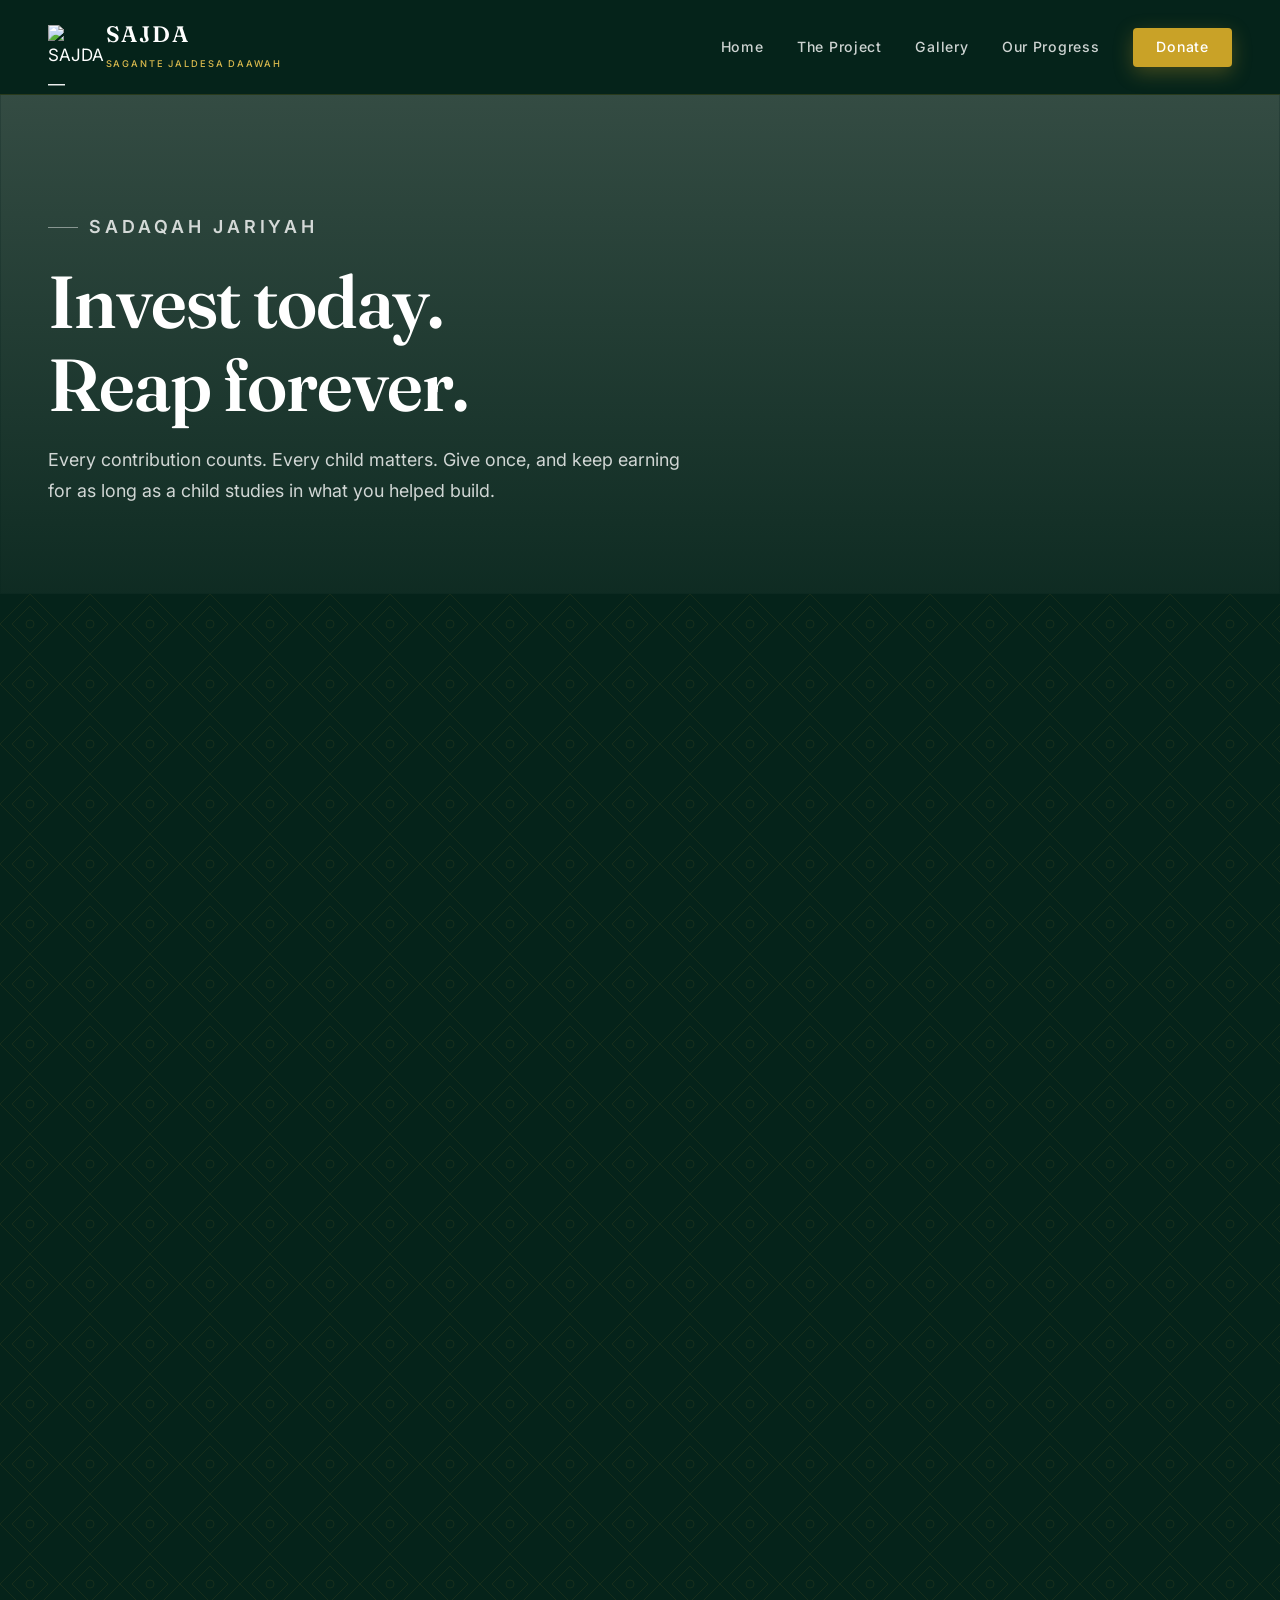
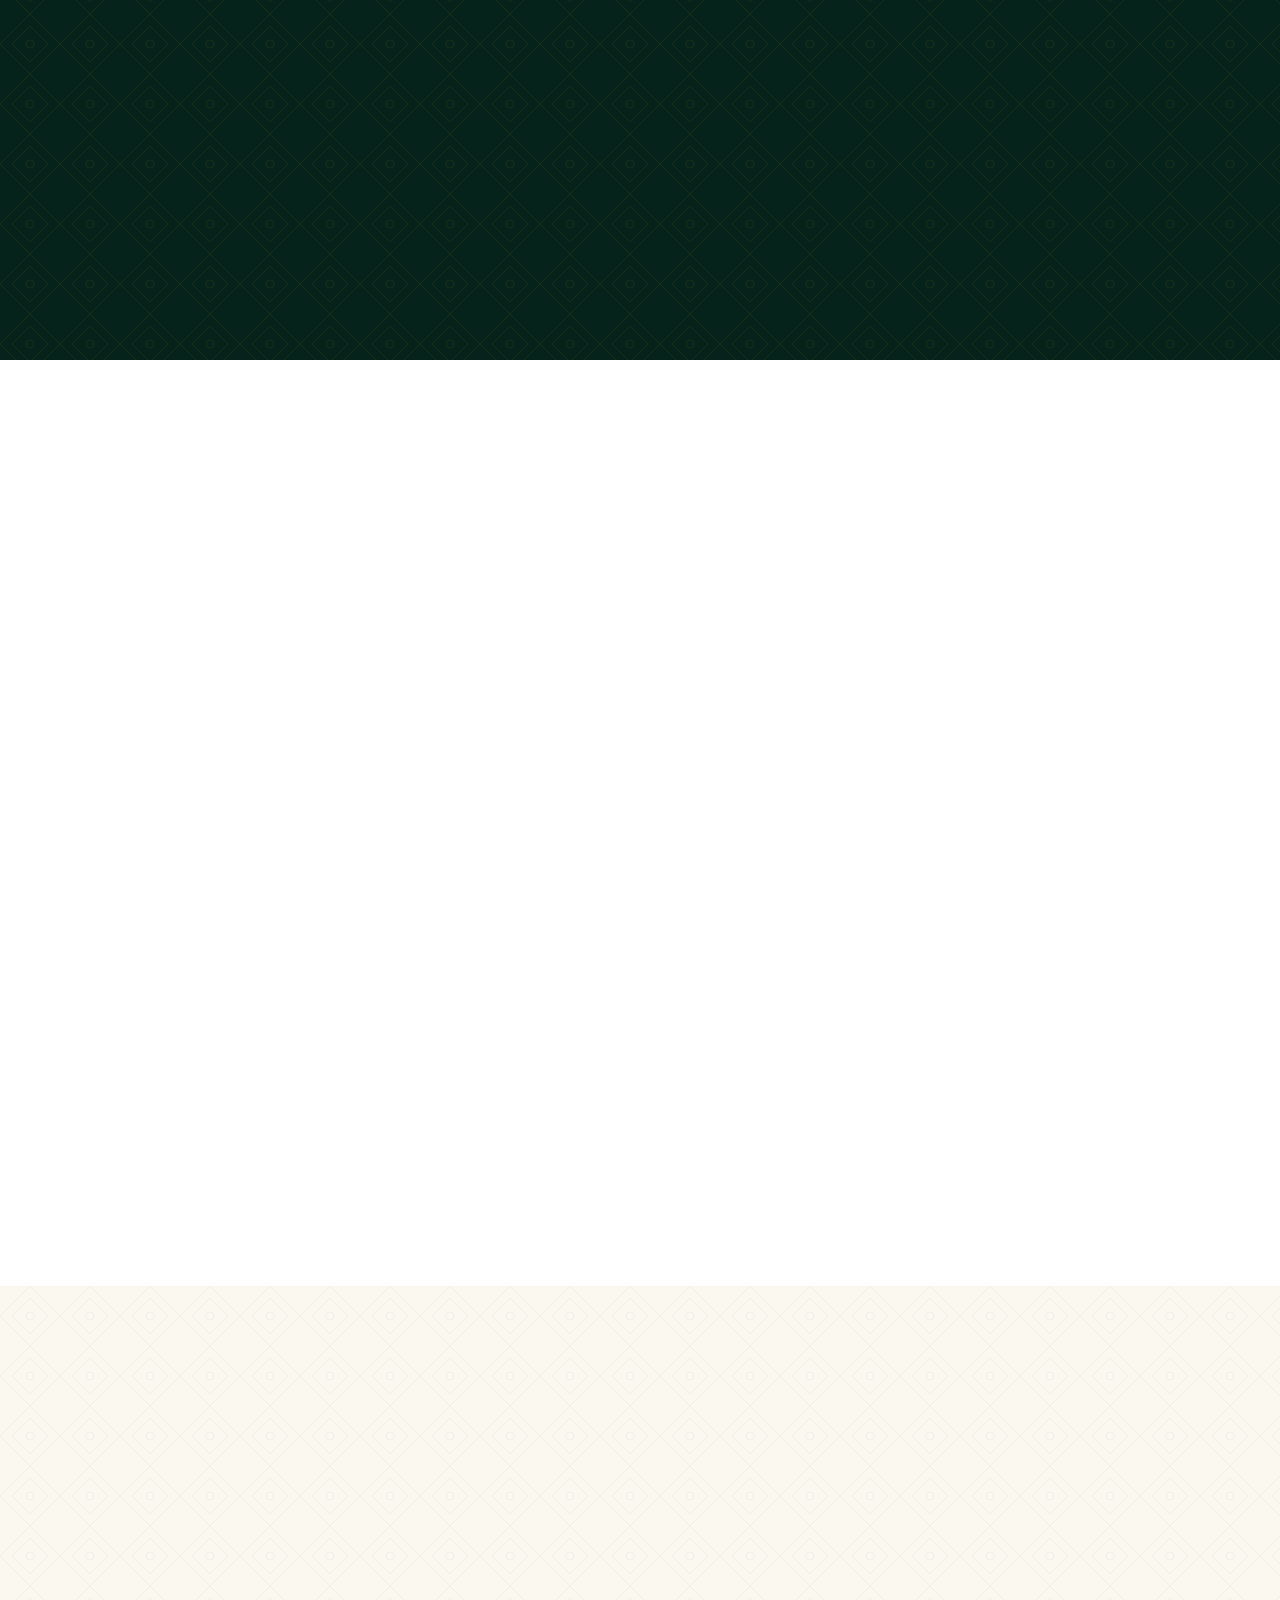
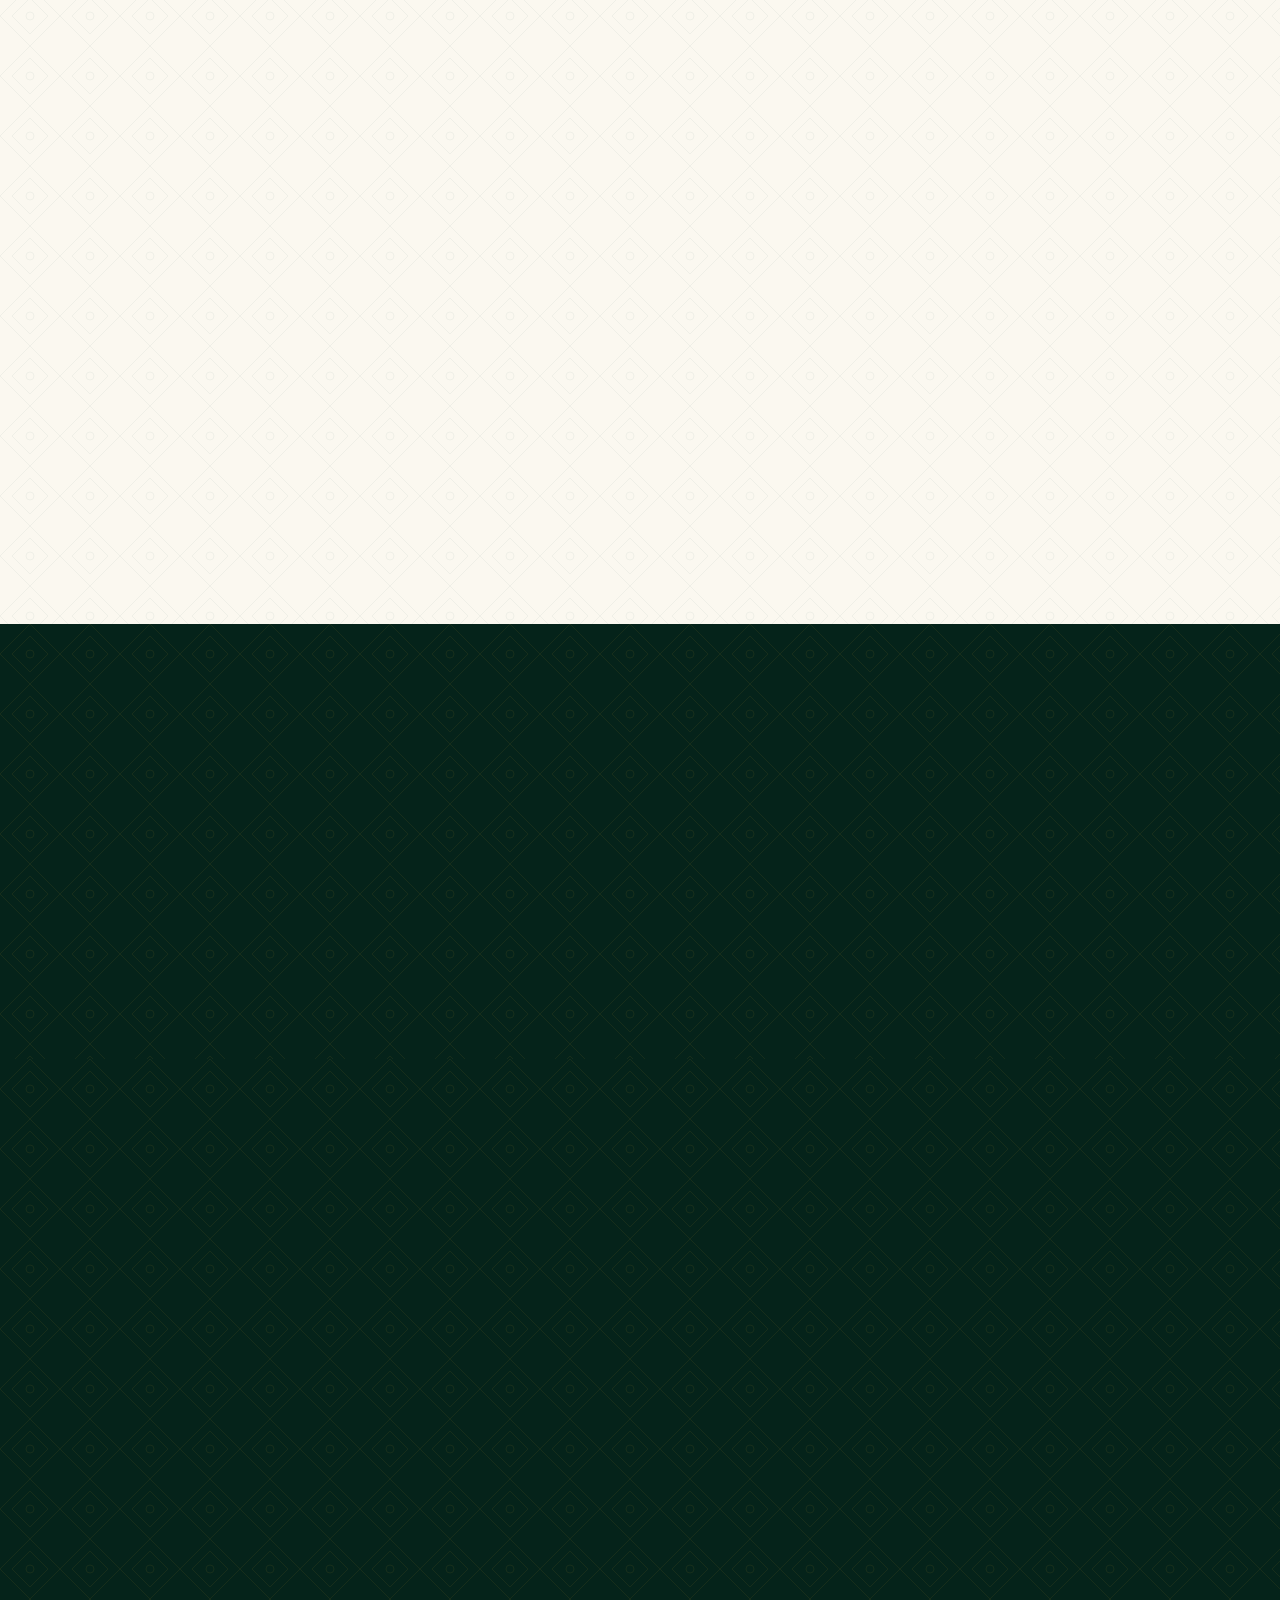
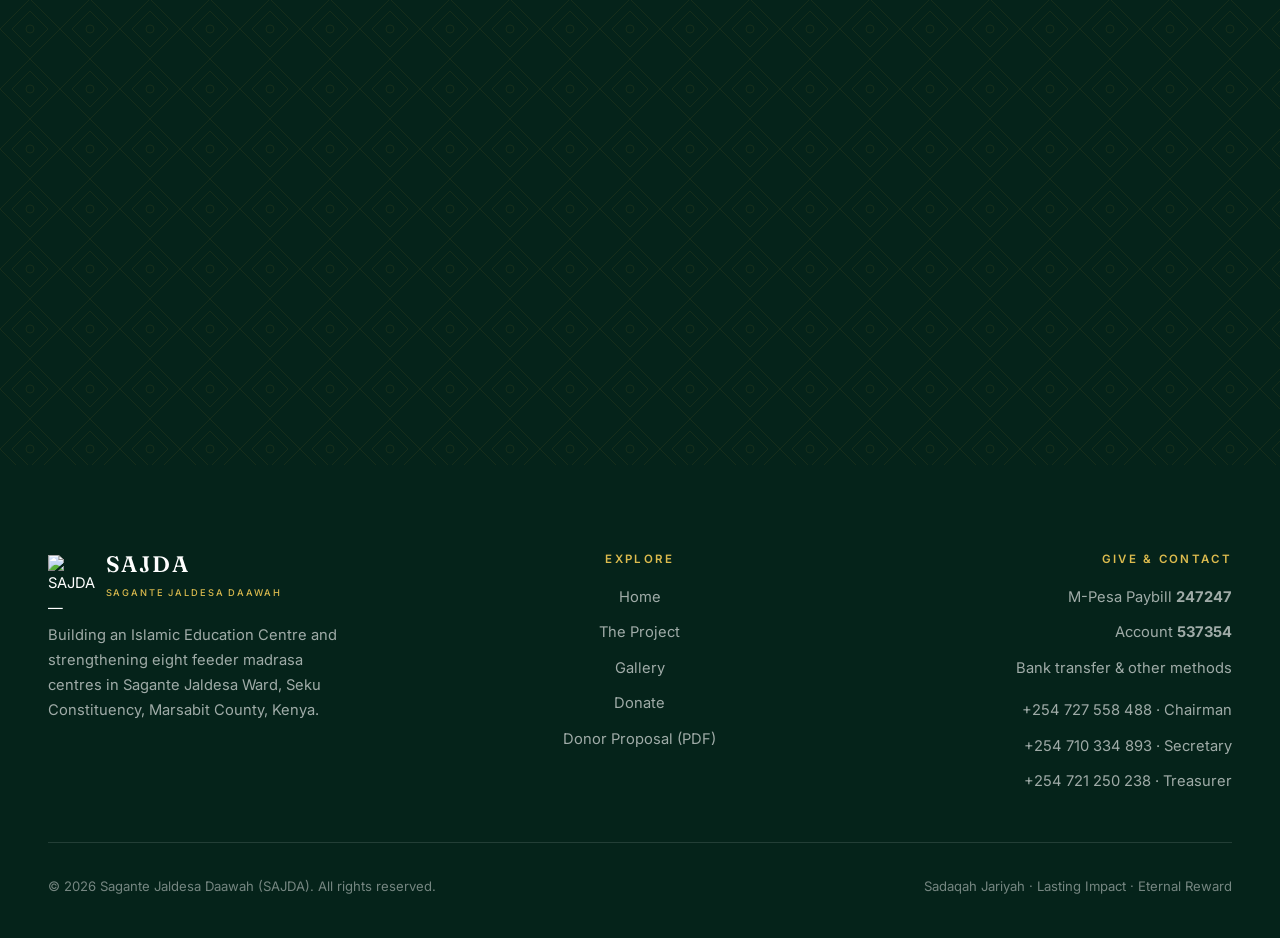
==== donate.html @ c90152ca "added Donor Proposal Documents" ====
<!DOCTYPE html>
<html lang="en">
<head>
<meta charset="utf-8">
<meta name="viewport" content="width=device-width, initial-scale=1">
<title>Donate — SAJDA | Support Islamic Education in Marsabit</title>
<meta name="description" content="Contribute to the Sagante Jaldesa Islamic Education Centre via M-Pesa Paybill 247247, Account 537354, or by bank transfer. Contact the SAJDA organising committee.">
<meta name="theme-color" content="#05231a">

<meta property="og:type" content="website">
<meta property="og:title" content="Donate — SAJDA">
<meta property="og:description" content="M-Pesa Paybill 247247 · Account 537354. Your sadaqah today can build generations tomorrow.">
<meta property="og:image" content="assets/img/hero.jpg">

<link rel="preconnect" href="https://fonts.googleapis.com">
<link rel="preconnect" href="https://fonts.gstatic.com" crossorigin>
<link href="https://fonts.googleapis.com/css2?family=Fraunces:ital,opsz,wght@0,9..144,400..700;1,9..144,400..600&family=Inter:wght@400;500;600&family=Amiri:wght@400;700&display=swap" rel="stylesheet">
<link rel="stylesheet" href="assets/css/styles.css">
<link rel="icon" type="image/png" href="assets/img/logo-96.png">
</head>
<body>

<a class="skip-link" href="#main">Skip to content</a>

<header class="site-header is-solid">
  <nav class="wrap wrap--wide nav" aria-label="Main">
    <a class="brand" href="index.html">
      <span class="brand__mark">
        <img src="assets/img/logo-96.png" alt="SAJDA — Sagante Jaldesa Daawah" width="48" height="48" decoding="async">
      </span>
      <span>
        <span class="brand__name">SAJDA</span>
        <span class="brand__sub">Sagante Jaldesa Daawah</span>
      </span>
    </a>

    <button class="nav__toggle" aria-expanded="false" aria-controls="nav-links" aria-label="Toggle menu">
      <span></span>
    </button>

    <ul class="nav__links" id="nav-links">
      <li><a href="index.html">Home</a></li>
      <li><a href="project.html">The Project</a></li>
      <li><a href="gallery.html">Gallery</a></li>
      <li><a href="index.html#progress">Our Progress</a></li>
      <li><a href="donate.html" class="btn btn--gold nav__cta" aria-current="page">Donate</a></li>
    </ul>
  </nav>
</header>

<main id="main">

  <section class="page-hero">
    <div class="page-hero__media">
      <img src="assets/img/band-cta.jpg" alt="" aria-hidden="true">
    </div>
    <div class="wrap wrap--wide">
      <p class="eyebrow eyebrow--light">Sadaqah Jariyah</p>
      <h1>Invest today.<br>Reap forever.</h1>
      <p>
        Every contribution counts. Every child matters. Give once, and keep earning for as
        long as a child studies in what you helped build.
      </p>
    </div>
  </section>

  <!-- ================= M-PESA ================= -->
  <section class="section--dark pattern-bg">
    <div class="wrap">
      <div class="section-head section-head--center" data-reveal>
        <p class="eyebrow eyebrow--light eyebrow--center">The Fastest Way to Give</p>
        <h2>M-Pesa</h2>
        <p>Go to Lipa na M-Pesa &rarr; Pay Bill, then enter the numbers below.</p>
      </div>

      <div class="paybill" data-reveal>
        <div class="paybill__cell">
          <div class="paybill__label">Pay Bill Number</div>
          <div class="paybill__value">247247</div>
          <button class="copy-btn" data-copy="247247" type="button">Copy</button>
        </div>
        <div class="paybill__cell">
          <div class="paybill__label">Account Number</div>
          <div class="paybill__value">537354</div>
          <button class="copy-btn" data-copy="537354" type="button">Copy</button>
        </div>
      </div>

      <div class="mt-md" data-reveal data-delay="1">
        <div class="steps">
          <article class="step">
            <div class="step__num">01</div>
            <div class="step__body">
              <h3>Open M-Pesa and select Lipa na M-Pesa</h3>
              <p>Then choose <strong>Pay Bill</strong>.</p>
            </div>
          </article>
          <article class="step">
            <div class="step__num">02</div>
            <div class="step__body">
              <h3>Enter Business Number 247247</h3>
              <p>This is the paybill for the SAJDA fundraiser.</p>
            </div>
          </article>
          <article class="step">
            <div class="step__num">03</div>
            <div class="step__body">
              <h3>Enter Account Number 537354</h3>
              <p>Then enter the amount you wish to give and confirm with your PIN.</p>
            </div>
          </article>
          <article class="step">
            <div class="step__num">04</div>
            <div class="step__body">
              <h3>Keep your confirmation SMS</h3>
              <p>
                If you would like your contribution formally acknowledged by the committee,
                forward the confirmation message to any of the contacts listed below.
              </p>
            </div>
          </article>
        </div>
      </div>
    </div>
  </section>

  <!-- ================= OTHER WAYS ================= -->
  <section class="section--paper">
    <div class="wrap">
      <div class="section-head" data-reveal>
        <p class="eyebrow">Other Ways to Contribute</p>
        <h2>Bank transfer, direct deposit, or in person.</h2>
        <p>
          Giving on behalf of a business, foundation or institution? The
          <a class="link-arrow" href="assets/docs/SAJDA-Donor-Proposal.pdf" download>Donor Proposal (PDF) &darr;</a>
          sets out the full plan and the ways to partner with SAJDA.
        </p>
      </div>

      <div class="grid grid--3">
        <article class="card" data-reveal>
          <div class="card__icon" aria-hidden="true">
            <svg viewBox="0 0 24 24" fill="none" stroke="currentColor" stroke-width="1.6" stroke-linecap="round" stroke-linejoin="round">
              <path d="M3 21h18M3 10h18M5 6l7-3 7 3M5 10v11M19 10v11M9 10v11M15 10v11"/>
            </svg>
          </div>
          <h3>Bank Transfer &amp; Direct Deposit</h3>
          <p>
            Bank account details are released by the organising committee on request. Contact
            the Treasurer or Secretary listed below and the details will be sent to you directly.
          </p>
        </article>

        <article class="card" data-reveal data-delay="1">
          <div class="card__icon" aria-hidden="true">
            <svg viewBox="0 0 24 24" fill="none" stroke="currentColor" stroke-width="1.6" stroke-linecap="round" stroke-linejoin="round">
              <path d="M21 10c0 7-9 13-9 13s-9-6-9-13a9 9 0 0 1 18 0z"/><circle cx="12" cy="10" r="3"/>
            </svg>
          </div>
          <h3>At the Fundraising Event</h3>
          <p>
            <strong>30th December 2026, Marsabit Stadium.</strong> Pledges and contributions
            will be received in person on the day, in the presence of the full committee.
          </p>
        </article>

        <article class="card" data-reveal data-delay="2">
          <div class="card__icon" aria-hidden="true">
            <svg viewBox="0 0 24 24" fill="none" stroke="currentColor" stroke-width="1.6" stroke-linecap="round" stroke-linejoin="round">
              <path d="M22 16.92v3a2 2 0 0 1-2.18 2 19.79 19.79 0 0 1-8.63-3.07 19.5 19.5 0 0 1-6-6 19.79 19.79 0 0 1-3.07-8.67A2 2 0 0 1 4.11 2h3a2 2 0 0 1 2 1.72c.13.96.36 1.9.7 2.81a2 2 0 0 1-.45 2.11L8.09 9.91a16 16 0 0 0 6 6l1.27-1.27a2 2 0 0 1 2.11-.45c.9.34 1.85.57 2.81.7A2 2 0 0 1 22 16.92z"/>
            </svg>
          </div>
          <h3>Pledge by Phone</h3>
          <p>
            Speak directly with a member of the committee to make a pledge, ask questions about
            the project, or arrange a larger contribution.
          </p>
        </article>
      </div>
    </div>
  </section>

  <!-- ================= WHERE IT GOES ================= -->
  <section class="section--cream pattern-bg">
    <div class="wrap wrap--narrow">
      <div class="section-head section-head--center" data-reveal>
        <p class="eyebrow eyebrow--center">Where Your Contribution Goes</p>
        <h2>Three destinations. Nothing else.</h2>
        <p>
          Contributions to this appeal are applied to the project described on this site, and
          are accounted for by the organising committee.
        </p>
      </div>

      <div class="give-levels" data-reveal>
        <div class="give-level">
          <span class="give-level__amt">Construction</span>
          <span class="give-level__what">
            Building the permanent Sagante Jaldesa Islamic Education Centre — the campus that
            replaces mabati structures and borrowed mosque spaces.
          </span>
        </div>
        <div class="give-level">
          <span class="give-level__amt">The 8 Centres</span>
          <span class="give-level__what">
            Strengthening the infrastructure of the eight madrasa centres already serving
            children across Sagante Jaldesa Ward today.
          </span>
        </div>
        <div class="give-level">
          <span class="give-level__amt">The Waqf</span>
          <span class="give-level__what">
            The KSH 80,000,000 endowment — a five-storey rental building whose income pays
            teachers' salaries, administration and maintenance permanently.
          </span>
        </div>
      </div>

      <div class="text-center mt-lg" data-reveal>
        <a class="link-arrow" href="project.html">Read the full project breakdown &rarr;</a>
      </div>
    </div>
  </section>

  <!-- ================= QUOTE ================= -->
  <section class="section--dark pattern-bg section--tight">
    <div class="wrap wrap--narrow">
      <div class="quote" data-reveal>
        <p class="quote__arabic">بَارَكَ اللَّهُ فِيكُمْ وَجَزَاكُمُ اللَّهُ خَيْرًا</p>
        <blockquote>
          &ldquo;Whoever helps to spread knowledge, Allah will make his way to Jannah easy.&rdquo;
        </blockquote>
        <cite>Sahih Muslim</cite>
      </div>
    </div>
  </section>

  <!-- ================= CONTACT ================= -->
  <section class="section--dark pattern-bg" id="contact" style="padding-top:0">
    <div class="wrap">
      <div class="section-head section-head--center" data-reveal>
        <p class="eyebrow eyebrow--light eyebrow--center">For More Information</p>
        <h2>Contact the committee.</h2>
        <p>Speak to us directly about pledges, bank details or any question about the project.</p>
      </div>

      <div class="contact-list" data-reveal>
        <div class="contact-row">
          <span>
            <span class="contact-row__role">Chairman</span><br>
            <span class="contact-row__name">Karama</span>
          </span>
          <a class="contact-row__tel" href="tel:+254727558488">+254 727 558 488</a>
        </div>
        <div class="contact-row">
          <span>
            <span class="contact-row__role">Secretary</span><br>
            <span class="contact-row__name">Juma</span>
          </span>
          <a class="contact-row__tel" href="tel:+254710334893">+254 710 334 893</a>
        </div>
        <div class="contact-row">
          <span>
            <span class="contact-row__role">Treasurer</span><br>
            <span class="contact-row__name">SAJDA Organising Committee</span>
          </span>
          <a class="contact-row__tel" href="tel:+254721250238">+254 721 250 238</a>
        </div>
        <div class="contact-row">
          <span>
            <span class="contact-row__role">Location</span><br>
            <span class="contact-row__name">Sagante Jaldesa Ward, Seku Constituency</span>
          </span>
          <span class="contact-row__tel" style="font-size:1rem">Marsabit County, Kenya</span>
        </div>
        <div class="contact-row">
          <span>
            <span class="contact-row__role">Fundraising Event</span><br>
            <span class="contact-row__name">Marsabit Stadium</span>
          </span>
          <span class="contact-row__tel" style="font-size:1rem">30 December 2026</span>
        </div>
      </div>

      <div class="text-center mt-lg" data-reveal>
        <div class="btn-row" style="justify-content:center">
          <a class="btn btn--gold" href="tel:+254727558488">Call the Chairman</a>
          <a class="btn btn--ghost" href="assets/img/invitation.jpg" target="_blank" rel="noopener">View the Invitation</a>
        </div>
      </div>
    </div>
  </section>

</main>

<footer class="site-footer">
  <div class="wrap wrap--wide">
    <div class="footer-grid">
      <div class="footer-about">
        <a class="brand" href="index.html">
          <span class="brand__mark">
            <img src="assets/img/logo-96.png" alt="SAJDA — Sagante Jaldesa Daawah" width="48" height="48" loading="lazy" decoding="async">
          </span>
          <span>
            <span class="brand__name">SAJDA</span>
            <span class="brand__sub">Sagante Jaldesa Daawah</span>
          </span>
        </a>
        <p>
          Building an Islamic Education Centre and strengthening eight feeder madrasa
          centres in Sagante Jaldesa Ward, Seku Constituency, Marsabit County, Kenya.
        </p>
      </div>

      <div class="footer-col--center">
        <h4>Explore</h4>
        <ul>
          <li><a href="index.html">Home</a></li>
          <li><a href="project.html">The Project</a></li>
          <li><a href="gallery.html">Gallery</a></li>
          <li><a href="donate.html">Donate</a></li>
          <li><a href="assets/docs/SAJDA-Donor-Proposal.pdf" download>Donor Proposal (PDF)</a></li>
        </ul>
      </div>

      <div class="footer-col--right">
        <h4>Give &amp; Contact</h4>
        <ul>
          <li>M-Pesa Paybill <strong>247247</strong></li>
          <li>Account <strong>537354</strong></li>
          <li><a href="#contact">Bank transfer &amp; other methods</a></li>
          <li style="margin-top:1.1rem"><a href="tel:+254727558488">+254 727 558 488</a> · Chairman</li>
          <li><a href="tel:+254710334893">+254 710 334 893</a> · Secretary</li>
          <li><a href="tel:+254721250238">+254 721 250 238</a> · Treasurer</li>
        </ul>
      </div>
    </div>

    <div class="footer-bottom">
      <p>&copy; <span data-year>2026</span> Sagante Jaldesa Daawah (SAJDA). All rights reserved.</p>
      <p>Sadaqah Jariyah · Lasting Impact · Eternal Reward</p>
    </div>
  </div>
</footer>

<script src="assets/js/main.js" defer></script>
</body>
</html>
---- assets/css/styles.css ----
/* ==========================================================================
   SAJDA — Sagante Jaldesa Daawah
   Core stylesheet
   ========================================================================== */

/* --- Tokens ------------------------------------------------------------- */
:root {
  --green-900: #05231a;
  --green-800: #0a3527;
  --green-700: #0f4a35;
  --green-600: #166348;
  --green-500: #1f8560;
  --green-50:  #eef5f1;

  --gold-600: #a9821c;
  --gold-500: #c9a227;
  --gold-400: #dcbb4e;
  --gold-200: #f0e0b0;

  --cream:  #fbf8f0;
  --sand:   #f3ebdb;
  --paper:  #ffffff;

  --ink:    #16201c;
  --body:   #3e4a45;
  --muted:  #6d7a74;
  --line:   #e2dccd;

  --font-display: "Fraunces", "Iowan Old Style", Georgia, serif;
  --font-body: "Inter", -apple-system, BlinkMacSystemFont, "Segoe UI", sans-serif;
  --font-arabic: "Amiri", "Traditional Arabic", serif;

  --wrap: 1200px;
  --gutter: clamp(1.25rem, 4vw, 3rem);
  --radius: 4px;

  --shadow-sm: 0 1px 2px rgba(5, 35, 26, .06), 0 4px 12px rgba(5, 35, 26, .05);
  --shadow-md: 0 4px 10px rgba(5, 35, 26, .07), 0 18px 40px rgba(5, 35, 26, .09);
  --shadow-lg: 0 10px 24px rgba(5, 35, 26, .10), 0 40px 80px rgba(5, 35, 26, .14);

  --ease: cubic-bezier(.22, .61, .36, 1);
}

/* --- Reset -------------------------------------------------------------- */
*, *::before, *::after { box-sizing: border-box; }
* { margin: 0; }

html {
  -webkit-text-size-adjust: 100%;
  scroll-behavior: smooth;
  scroll-padding-top: 90px;
}

body {
  font-family: var(--font-body);
  font-size: 1.0625rem;
  line-height: 1.7;
  color: var(--body);
  background: var(--cream);
  -webkit-font-smoothing: antialiased;
  text-rendering: optimizeLegibility;
  overflow-x: hidden;
}

img, picture, video { display: block; max-width: 100%; height: auto; }
a { color: inherit; text-decoration: none; }
button { font: inherit; color: inherit; background: none; border: 0; cursor: pointer; }
ul, ol { list-style: none; padding: 0; }

:focus-visible {
  outline: 3px solid var(--gold-500);
  outline-offset: 3px;
  border-radius: 2px;
}

/* --- Typography --------------------------------------------------------- */
h1, h2, h3, h4 {
  font-family: var(--font-display);
  font-weight: 600;
  line-height: 1.12;
  color: var(--ink);
  letter-spacing: -.015em;
  font-variation-settings: "SOFT" 0, "WONK" 0;
}

h1 { font-size: clamp(2.5rem, 6.2vw, 4.6rem); }
h2 { font-size: clamp(2rem, 4.2vw, 3.1rem); }
h3 { font-size: clamp(1.25rem, 2vw, 1.55rem); }

p { text-wrap: pretty; }
h1, h2, h3 { text-wrap: balance; }

.eyebrow {
  display: inline-flex;
  align-items: center;
  gap: .7rem;
  font-family: var(--font-body);
  font-size: .74rem;
  font-weight: 600;
  letter-spacing: .22em;
  text-transform: uppercase;
  color: var(--gold-600);
  margin-bottom: 1.15rem;
}
.eyebrow::before {
  content: "";
  width: 30px;
  height: 1px;
  background: currentColor;
  opacity: .55;
}
.eyebrow--center { justify-content: center; }
.eyebrow--light { color: var(--gold-400); }

.lede {
  font-size: clamp(1.1rem, 1.6vw, 1.3rem);
  line-height: 1.62;
  color: var(--body);
}

.section-head { max-width: 58ch; margin-bottom: clamp(2.5rem, 5vw, 4rem); }
.section-head--center { margin-inline: auto; text-align: center; }
.section-head p { margin-top: 1.15rem; }

/* --- Layout ------------------------------------------------------------- */
.wrap {
  width: min(var(--wrap), 100% - var(--gutter) * 2);
  margin-inline: auto;
}
.wrap--narrow { width: min(820px, 100% - var(--gutter) * 2); }
.wrap--wide { width: min(1420px, 100% - var(--gutter) * 2); }

section { padding-block: clamp(4.5rem, 9vw, 8rem); }
.section--tight { padding-block: clamp(3.5rem, 6vw, 5.5rem); }
.section--cream { background: var(--cream); }
.section--sand { background: var(--sand); }
.section--paper { background: var(--paper); }

.section--dark {
  background: var(--green-900);
  color: rgba(255, 255, 255, .82);
}
.section--dark h1,
.section--dark h2,
.section--dark h3 { color: #fff; }

/* Islamic geometric texture overlay */
.pattern-bg { position: relative; isolation: isolate; }
.pattern-bg::before {
  content: "";
  position: absolute;
  inset: 0;
  z-index: -1;
  background-image: url("data:image/svg+xml,%3Csvg xmlns='http://www.w3.org/2000/svg' width='60' height='60' viewBox='0 0 60 60'%3E%3Cg fill='none' stroke='%230f4a35' stroke-width='1'%3E%3Cpath d='M30 0l30 30-30 30L0 30z'/%3E%3Cpath d='M30 12l18 18-18 18-18-18z'/%3E%3Ccircle cx='30' cy='30' r='4'/%3E%3C/g%3E%3C/svg%3E");
  background-size: 60px 60px;
  opacity: .05;
}
.section--dark.pattern-bg::before {
  background-image: url("data:image/svg+xml,%3Csvg xmlns='http://www.w3.org/2000/svg' width='60' height='60' viewBox='0 0 60 60'%3E%3Cg fill='none' stroke='%23c9a227' stroke-width='1'%3E%3Cpath d='M30 0l30 30-30 30L0 30z'/%3E%3Cpath d='M30 12l18 18-18 18-18-18z'/%3E%3Ccircle cx='30' cy='30' r='4'/%3E%3C/g%3E%3C/svg%3E");
  opacity: .09;
}

/* --- Buttons ------------------------------------------------------------ */
.btn {
  display: inline-flex;
  align-items: center;
  justify-content: center;
  gap: .6rem;
  padding: .95rem 1.9rem;
  font-size: .92rem;
  font-weight: 600;
  letter-spacing: .04em;
  border-radius: var(--radius);
  border: 1px solid transparent;
  transition: transform .25s var(--ease), background-color .25s var(--ease),
              color .25s var(--ease), border-color .25s var(--ease),
              box-shadow .25s var(--ease);
  will-change: transform;
}
.btn:hover { transform: translateY(-2px); }
.btn:active { transform: translateY(0); }

.btn--gold {
  background: var(--gold-500);
  color: var(--green-900);
  box-shadow: 0 6px 20px rgba(201, 162, 39, .3);
}
.btn--gold:hover { background: var(--gold-400); box-shadow: 0 10px 28px rgba(201, 162, 39, .4); }

.btn--green { background: var(--green-700); color: #fff; box-shadow: var(--shadow-sm); }
.btn--green:hover { background: var(--green-600); box-shadow: var(--shadow-md); }

.btn--ghost { border-color: rgba(255, 255, 255, .35); color: #fff; }
.btn--ghost:hover { background: rgba(255, 255, 255, .1); border-color: rgba(255, 255, 255, .6); }

.btn--outline { border-color: var(--green-700); color: var(--green-700); }
.btn--outline:hover { background: var(--green-700); color: #fff; }

.btn-row { display: flex; flex-wrap: wrap; gap: .85rem; }

.link-arrow {
  display: inline-flex;
  align-items: center;
  gap: .5rem;
  font-weight: 600;
  font-size: .92rem;
  letter-spacing: .03em;
  color: var(--green-700);
  border-bottom: 1px solid rgba(15, 74, 53, .3);
  padding-bottom: 2px;
  transition: gap .25s var(--ease), border-color .25s var(--ease);
}
.link-arrow:hover { gap: .85rem; border-color: var(--gold-500); }
.link-arrow--light { color: var(--gold-400); border-color: rgba(220, 187, 78, .4); }

/* --- Header ------------------------------------------------------------- */
.site-header {
  position: fixed;
  inset: 0 0 auto;
  z-index: 100;
  padding-block: 1.4rem;
  transition: background-color .35s var(--ease), padding .35s var(--ease),
              box-shadow .35s var(--ease), border-color .35s var(--ease);
  border-bottom: 1px solid transparent;
}
.site-header.is-stuck {
  background: rgba(5, 35, 26, .96);
  backdrop-filter: blur(14px);
  -webkit-backdrop-filter: blur(14px);
  padding-block: .8rem;
  border-bottom-color: rgba(201, 162, 39, .22);
  box-shadow: 0 8px 30px rgba(5, 35, 26, .3);
}
/* Interior pages start with a solid bar so text stays legible */
.site-header.is-solid:not(.is-stuck) {
  background: var(--green-900);
  border-bottom-color: rgba(201, 162, 39, .18);
}

.nav {
  display: flex;
  align-items: center;
  justify-content: space-between;
  gap: 2rem;
}

.brand { display: flex; align-items: center; gap: .85rem; color: #fff; }
.brand__mark {
  width: 44px;
  height: 44px;
  flex: none;
  display: grid;
  place-items: center;
  border-radius: 50%;
  transition: transform .4s var(--ease);
}
/* The badge carries its own gold ring and lettering, so it neither needs a
   border nor survives being rotated -- it lifts slightly instead. */
.brand__mark img {
  width: 100%;
  height: 100%;
  object-fit: contain;
  display: block;
}
.brand:hover .brand__mark { transform: scale(1.06); }
.brand__name {
  font-family: var(--font-display);
  font-size: 1.4rem;
  font-weight: 600;
  letter-spacing: .08em;
  line-height: 1;
}
.brand__sub {
  display: block;
  font-family: var(--font-body);
  font-size: .58rem;
  font-weight: 500;
  letter-spacing: .2em;
  text-transform: uppercase;
  color: var(--gold-400);
  margin-top: .3rem;
}

.nav__links { display: flex; align-items: center; gap: 2.1rem; }
.nav__links a {
  position: relative;
  font-size: .88rem;
  font-weight: 500;
  letter-spacing: .05em;
  color: rgba(255, 255, 255, .8);
  transition: color .25s var(--ease);
  padding-block: .4rem;
}
.nav__links a::after {
  content: "";
  position: absolute;
  left: 0;
  bottom: 0;
  width: 100%;
  height: 1.5px;
  background: var(--gold-500);
  transform: scaleX(0);
  transform-origin: right;
  transition: transform .3s var(--ease);
}
.nav__links a:hover,
.nav__links a[aria-current="page"] { color: #fff; }
.nav__links a:hover::after,
.nav__links a[aria-current="page"]::after { transform: scaleX(1); transform-origin: left; }

.nav__cta { padding: .7rem 1.4rem; font-size: .85rem; }

.nav__toggle {
  display: none;
  width: 44px;
  height: 44px;
  place-items: center;
  color: #fff;
}
.nav__toggle span {
  display: block;
  width: 24px;
  height: 1.5px;
  background: currentColor;
  position: relative;
  transition: background-color .2s var(--ease);
}
.nav__toggle span::before,
.nav__toggle span::after {
  content: "";
  position: absolute;
  left: 0;
  width: 24px;
  height: 1.5px;
  background: currentColor;
  transition: transform .3s var(--ease);
}
.nav__toggle span::before { top: -7px; }
.nav__toggle span::after { top: 7px; }
.nav__toggle[aria-expanded="true"] span { background: transparent; }
.nav__toggle[aria-expanded="true"] span::before { transform: translateY(7px) rotate(45deg); }
.nav__toggle[aria-expanded="true"] span::after { transform: translateY(-7px) rotate(-45deg); }

@media (max-width: 900px) {
  .nav__toggle { display: grid; }
  .nav__links {
    position: fixed;
    inset: 0 0 auto;
    top: 0;
    flex-direction: column;
    justify-content: center;
    gap: 1.6rem;
    height: 100dvh;
    background: var(--green-900);
    padding: 6rem var(--gutter) 3rem;
    transform: translateY(-100%);
    transition: transform .45s var(--ease);
    z-index: -1;
  }
  .nav__links.is-open { transform: translateY(0); }
  .nav__links a { font-size: 1.5rem; font-family: var(--font-display); }
  .nav__links .nav__cta { font-size: .95rem; margin-top: .8rem; }
}

/* --- Hero --------------------------------------------------------------- */
.hero {
  position: relative;
  min-height: 100svh;
  display: grid;
  align-items: end;
  padding-block: 9rem 4.5rem;
  color: #fff;
  overflow: hidden;
}
.hero__media { position: absolute; inset: 0; z-index: -2; }
.hero__media img { width: 100%; height: 100%; object-fit: cover; object-position: center 38%; }
.hero::after {
  content: "";
  position: absolute;
  inset: 0;
  z-index: -1;
  background:
    linear-gradient(to top, rgba(5, 35, 26, .95) 8%, rgba(5, 35, 26, .72) 42%, rgba(5, 35, 26, .5) 100%),
    linear-gradient(to right, rgba(5, 35, 26, .8), rgba(5, 35, 26, .15));
}

.hero__inner { max-width: 62ch; }
.hero h1 { color: #fff; margin-bottom: 1.5rem; }
.hero h1 em {
  font-style: normal;
  color: var(--gold-400);
  display: block;
}
.hero__lede {
  font-size: clamp(1.05rem, 1.5vw, 1.25rem);
  line-height: 1.65;
  color: rgba(255, 255, 255, .85);
  max-width: 54ch;
  margin-bottom: 2.4rem;
}
.hero .btn-row { margin-bottom: 3.5rem; }

.hero__meta {
  display: flex;
  flex-wrap: wrap;
  gap: 1.6rem 3rem;
  padding-top: 2rem;
  border-top: 1px solid rgba(255, 255, 255, .18);
}
.hero__meta div { min-width: 0; }
.hero__meta dt {
  font-size: .68rem;
  letter-spacing: .2em;
  text-transform: uppercase;
  color: var(--gold-400);
  margin-bottom: .45rem;
}
.hero__meta dd {
  font-family: var(--font-display);
  font-size: 1.35rem;
  color: #fff;
  margin: 0;
}

.hero__scroll {
  position: absolute;
  right: var(--gutter);
  bottom: 3rem;
  display: flex;
  flex-direction: column;
  align-items: center;
  gap: .9rem;
  font-size: .64rem;
  letter-spacing: .25em;
  text-transform: uppercase;
  color: rgba(255, 255, 255, .55);
  writing-mode: vertical-rl;
}
.hero__scroll::after {
  content: "";
  width: 1px;
  height: 56px;
  background: linear-gradient(rgba(255, 255, 255, .5), transparent);
  animation: scrollPulse 2.2s var(--ease) infinite;
}
@keyframes scrollPulse {
  0%, 100% { transform: scaleY(.35); transform-origin: top; opacity: .4; }
  50% { transform: scaleY(1); transform-origin: top; opacity: 1; }
}
@media (max-width: 900px) { .hero__scroll { display: none; } }

/* --- Page banner (interior pages) --------------------------------------- */
.page-hero {
  position: relative;
  padding-block: clamp(9rem, 18vw, 13rem) clamp(3.5rem, 7vw, 5.5rem);
  color: #fff;
  overflow: hidden;
}
.page-hero__media { position: absolute; inset: 0; z-index: -2; }
.page-hero__media img { width: 100%; height: 100%; object-fit: cover; }
.page-hero::after {
  content: "";
  position: absolute;
  inset: 0;
  z-index: -1;
  background: linear-gradient(to top, rgba(5, 35, 26, .96), rgba(5, 35, 26, .78));
}
.page-hero h1 { color: #fff; margin-bottom: 1.2rem; }
.page-hero p { color: rgba(255, 255, 255, .8); max-width: 60ch; font-size: 1.12rem; }

/* --- Stats -------------------------------------------------------------- */
.stats {
  display: grid;
  grid-template-columns: repeat(auto-fit, minmax(200px, 1fr));
  gap: 1px;
  background: var(--line);
  border: 1px solid var(--line);
}
.section--dark .stats { background: rgba(255, 255, 255, .12); border-color: rgba(255, 255, 255, .12); }

.stat {
  background: var(--paper);
  padding: clamp(1.8rem, 3vw, 2.6rem);
  text-align: center;
}
.section--dark .stat { background: var(--green-900); }

.stat__num {
  font-family: var(--font-display);
  font-size: clamp(2.1rem, 4vw, 3rem);
  font-weight: 600;
  line-height: 1;
  color: var(--green-700);
  letter-spacing: -.02em;
}
.section--dark .stat__num { color: var(--gold-400); }
.stat__num small { font-size: .5em; letter-spacing: 0; }

.stat__label {
  margin-top: .85rem;
  font-size: .78rem;
  font-weight: 500;
  letter-spacing: .14em;
  text-transform: uppercase;
  color: var(--muted);
}
.section--dark .stat__label { color: rgba(255, 255, 255, .6); }

/* --- Split feature ------------------------------------------------------ */
.split {
  display: grid;
  grid-template-columns: repeat(auto-fit, minmax(min(100%, 400px), 1fr));
  gap: clamp(2.5rem, 6vw, 5rem);
  align-items: center;
}
.split--reverse > :first-child { order: 2; }
@media (max-width: 860px) { .split--reverse > :first-child { order: 0; } }

.split__media { position: relative; isolation: isolate; }
.split__media img {
  position: relative;
  z-index: 1;
  width: 100%;
  aspect-ratio: 4 / 3;
  object-fit: cover;
  border-radius: var(--radius);
  box-shadow: var(--shadow-md);
}
.split__media figcaption {
  margin-top: 1rem;
  font-size: .82rem;
  color: var(--muted);
  font-style: italic;
  line-height: 1.55;
}
.split__media::before {
  content: "";
  position: absolute;
  inset: auto -14px -14px auto;
  width: 55%;
  height: 55%;
  border-right: 2px solid var(--gold-500);
  border-bottom: 2px solid var(--gold-500);
  opacity: .5;
  z-index: 0;
  border-radius: 0 0 var(--radius) 0;
}
.split__body > * + * { margin-top: 1.25rem; }
.split__body .btn-row,
.split__body .link-arrow { margin-top: 2rem; }

/* --- Cards -------------------------------------------------------------- */
.grid {
  display: grid;
  gap: clamp(1.25rem, 2.5vw, 2rem);
}
.grid--2 { grid-template-columns: repeat(auto-fit, minmax(min(100%, 320px), 1fr)); }
.grid--3 { grid-template-columns: repeat(auto-fit, minmax(min(100%, 290px), 1fr)); }
.grid--4 { grid-template-columns: repeat(auto-fit, minmax(min(100%, 230px), 1fr)); }
/* Grid items default to min-width:auto, so a long word plus card padding can
   push a track past its 230px minimum and drop a four-up row to three, leaving
   an orphan. Let the items shrink, and pin four columns once there is room. */
.grid > * { min-width: 0; }
@media (min-width: 1040px) {
  .grid--4 { grid-template-columns: repeat(4, 1fr); }
}

.card {
  background: var(--paper);
  padding: clamp(1.8rem, 3vw, 2.4rem);
  border: 1px solid var(--line);
  border-radius: var(--radius);
  transition: transform .35s var(--ease), box-shadow .35s var(--ease),
              border-color .35s var(--ease);
}
.card:hover {
  transform: translateY(-5px);
  box-shadow: var(--shadow-md);
  border-color: var(--gold-200);
}
.card h3 { margin-bottom: .8rem; }
.card p { font-size: .98rem; }

.card__icon {
  width: 52px;
  height: 52px;
  display: grid;
  place-items: center;
  margin-bottom: 1.5rem;
  border-radius: 50%;
  background: var(--green-50);
  color: var(--green-700);
}
.card__icon svg { width: 24px; height: 24px; }

.card__num {
  font-family: var(--font-display);
  font-size: 2.6rem;
  line-height: 1;
  color: var(--gold-500);
  margin-bottom: 1.1rem;
  display: block;
}

.card--dark {
  background: rgba(255, 255, 255, .04);
  border-color: rgba(255, 255, 255, .12);
}
.card--dark:hover { background: rgba(255, 255, 255, .07); border-color: rgba(201, 162, 39, .35); }
.card--dark p { color: rgba(255, 255, 255, .72); }
.card--dark .card__icon { background: rgba(201, 162, 39, .14); color: var(--gold-400); }

/* --- Numbered steps ----------------------------------------------------- */
.steps { counter-reset: step; display: grid; gap: 0; }
.step {
  display: grid;
  grid-template-columns: auto 1fr;
  gap: clamp(1.5rem, 3vw, 2.75rem);
  padding-block: clamp(2rem, 3.5vw, 2.8rem);
  border-top: 1px solid var(--line);
}
.step:last-child { border-bottom: 1px solid var(--line); }
.section--dark .step { border-color: rgba(255, 255, 255, .14); }

.step__num {
  font-family: var(--font-display);
  font-size: clamp(1.6rem, 3vw, 2.2rem);
  line-height: 1;
  color: var(--gold-500);
  font-variant-numeric: tabular-nums;
  padding-top: .2rem;
  min-width: 3ch;
}
.step h3 { margin-bottom: .7rem; }
.step__body p { max-width: 62ch; }
.step__body p + p { margin-top: .9rem; }

/* --- The film ----------------------------------------------------------- */
/* The film is 9:16, so it sits as a portrait plate beside the copy rather
   than stretched across a landscape slot. Clicking opens YouTube; nothing is
   embedded, so no third-party script loads with the page. */
.film {
  display: grid;
  grid-template-columns: 1fr minmax(240px, 340px);
  gap: clamp(2rem, 5vw, 4.5rem);
  align-items: center;
}
@media (max-width: 820px) {
  .film { grid-template-columns: 1fr; }
  .film__poster { max-width: 320px; margin-inline: auto; }
}
.film__body h2 { margin-bottom: 1rem; }
.film__body .lede { margin-bottom: 1rem; }
.film__body .btn { margin-top: 1.8rem; }

.film__poster {
  position: relative;
  display: block;
  border-radius: var(--radius);
  overflow: hidden;
  box-shadow: var(--shadow-lg);
  transition: transform .45s var(--ease);
}
.film__poster img { display: block; width: 100%; height: auto; }
.film__poster:hover { transform: translateY(-4px); }

.film__play {
  position: absolute;
  inset: 0;
  display: grid;
  place-items: center;
  color: var(--green-900);
}
.film__play svg {
  width: 34px;
  height: 34px;
  margin-left: 4px;              /* optical centring of the triangle */
  border-radius: 50%;
  box-sizing: content-box;
  padding: 22px;
  background: var(--gold-500);
  box-shadow: 0 8px 30px rgba(0, 0, 0, .45);
  transition: transform .35s var(--ease), background .35s var(--ease);
}
.film__poster:hover .film__play svg {
  transform: scale(1.08);
  background: var(--gold-400);
}
.film__time {
  position: absolute;
  right: .7rem;
  bottom: .7rem;
  padding: .2rem .5rem;
  border-radius: 3px;
  background: rgba(5, 35, 26, .82);
  color: #fff;
  font-size: .72rem;
  font-weight: 600;
  letter-spacing: .06em;
  font-variant-numeric: tabular-nums;
}
@media (prefers-reduced-motion: reduce) {
  .film__poster, .film__play svg { transition: none; }
}

/* Evidence photograph inside a milestone -- the construction sequence,
   and the masterplan on the project page. */
.step__media {
  margin-top: 1.1rem;
  max-width: 62ch;
}
.step__media img {
  display: block;
  width: 100%;
  height: auto;
  border-radius: var(--radius);
  box-shadow: var(--shadow-sm);
}
.step__media figcaption {
  margin-top: .6rem;
  font-size: .84rem;
  color: var(--muted);
  font-style: italic;
}
.section--dark .step__media figcaption { color: rgba(255, 255, 255, .68); }
.step__tag {
  display: inline-block;
  margin-top: 1rem;
  padding: .35rem .85rem;
  font-size: .72rem;
  font-weight: 600;
  letter-spacing: .12em;
  text-transform: uppercase;
  background: var(--green-50);
  color: var(--green-700);
  border-radius: 100px;
}
.section--dark .step__tag { background: rgba(201, 162, 39, .16); color: var(--gold-400); }

/* --- Progress / funding bar --------------------------------------------- */
.funding {
  background: rgba(255, 255, 255, .05);
  border: 1px solid rgba(255, 255, 255, .14);
  border-radius: var(--radius);
  padding: clamp(1.8rem, 4vw, 2.8rem);
}
.funding__row {
  display: flex;
  flex-wrap: wrap;
  justify-content: space-between;
  gap: 1rem;
  margin-bottom: 1.4rem;
}
.funding__label {
  font-size: .72rem;
  letter-spacing: .18em;
  text-transform: uppercase;
  color: var(--gold-400);
  margin-bottom: .4rem;
}
.funding__val { font-family: var(--font-display); font-size: clamp(1.5rem, 3vw, 2.1rem); color: #fff; }
.funding__track {
  height: 8px;
  background: rgba(255, 255, 255, .12);
  border-radius: 100px;
  overflow: hidden;
}
.funding__fill {
  height: 100%;
  width: 0;
  background: linear-gradient(90deg, var(--gold-600), var(--gold-400));
  border-radius: 100px;
  transition: width 1.6s var(--ease);
}
.funding__note {
  margin-top: 1.1rem;
  font-size: .86rem;
  color: rgba(255, 255, 255, .6);
}

/* --- Centres list ------------------------------------------------------- */
.centres { display: grid; grid-template-columns: repeat(auto-fit, minmax(min(100%, 300px), 1fr)); gap: 1px; background: var(--line); border: 1px solid var(--line); }
.centre {
  background: var(--paper);
  padding: 1.6rem 1.8rem;
  display: flex;
  align-items: baseline;
  gap: 1.1rem;
  transition: background-color .3s var(--ease);
}
.centre:hover { background: var(--green-50); }
.centre__idx {
  font-family: var(--font-display);
  font-size: 1.1rem;
  color: var(--gold-600);
  font-variant-numeric: tabular-nums;
  flex: none;
}
.centre__name { font-weight: 600; color: var(--ink); display: block; font-size: 1.02rem; }
.centre__meta { font-size: .82rem; color: var(--muted); }

/* --- Quote -------------------------------------------------------------- */
.quote { text-align: center; max-width: 44ch; margin-inline: auto; }
.quote__arabic {
  font-family: var(--font-arabic);
  font-size: clamp(1.6rem, 3.5vw, 2.4rem);
  line-height: 1.8;
  color: var(--gold-400);
  direction: rtl;
  margin-bottom: 1.8rem;
}
.quote blockquote {
  font-family: var(--font-display);
  font-size: clamp(1.4rem, 2.8vw, 2.05rem);
  line-height: 1.4;
  color: #fff;
  font-style: italic;
}
.quote cite {
  display: block;
  margin-top: 1.5rem;
  font-family: var(--font-body);
  font-size: .78rem;
  font-style: normal;
  letter-spacing: .2em;
  text-transform: uppercase;
  color: var(--gold-400);
}

/* --- Gallery ------------------------------------------------------------ */
.gallery-filters {
  display: flex;
  flex-wrap: wrap;
  justify-content: center;
  gap: .5rem;
  margin-bottom: clamp(2rem, 4vw, 3rem);
}
.filter {
  padding: .6rem 1.35rem;
  font-size: .82rem;
  font-weight: 500;
  letter-spacing: .05em;
  border: 1px solid var(--line);
  border-radius: 100px;
  color: var(--body);
  background: var(--paper);
  transition: all .25s var(--ease);
}
.filter:hover { border-color: var(--green-600); color: var(--green-700); }
.filter[aria-pressed="true"] {
  background: var(--green-700);
  border-color: var(--green-700);
  color: #fff;
}

.gallery {
  display: grid;
  grid-template-columns: repeat(auto-fill, minmax(min(100%, 300px), 1fr));
  gap: clamp(.75rem, 1.5vw, 1.1rem);
}
.gallery__item {
  position: relative;
  display: block;
  overflow: hidden;
  border-radius: var(--radius);
  background: var(--sand);
  aspect-ratio: 3 / 2;
  cursor: pointer;
  transition: opacity .4s var(--ease), transform .4s var(--ease);
}
.gallery__item.is-hidden { display: none; }
.gallery__item.is-tall { aspect-ratio: 3 / 4; grid-row: span 2; }

.gallery__item img {
  width: 100%;
  height: 100%;
  object-fit: cover;
  transition: transform .7s var(--ease), filter .4s var(--ease);
}
.gallery__item:hover img { transform: scale(1.06); }

.gallery__cap {
  position: absolute;
  inset: auto 0 0;
  padding: 2.75rem 1.2rem 1.1rem;
  background: linear-gradient(to top, rgba(5, 35, 26, .93), transparent);
  color: #fff;
  font-size: .86rem;
  line-height: 1.45;
  opacity: 0;
  transform: translateY(10px);
  transition: opacity .35s var(--ease), transform .35s var(--ease);
}
.gallery__item:hover .gallery__cap,
.gallery__item:focus-visible .gallery__cap { opacity: 1; transform: translateY(0); }

.gallery__tag {
  position: absolute;
  top: .9rem;
  left: .9rem;
  padding: .28rem .7rem;
  font-size: .64rem;
  font-weight: 600;
  letter-spacing: .14em;
  text-transform: uppercase;
  background: rgba(5, 35, 26, .78);
  backdrop-filter: blur(6px);
  color: var(--gold-400);
  border-radius: 100px;
  opacity: 0;
  transition: opacity .35s var(--ease);
}
.gallery__item:hover .gallery__tag { opacity: 1; }

.gallery-empty {
  grid-column: 1 / -1;
  text-align: center;
  padding: 4rem 1rem;
  color: var(--muted);
}

/* --- Lightbox ----------------------------------------------------------- */
.lightbox {
  position: fixed;
  inset: 0;
  z-index: 200;
  display: grid;
  grid-template-rows: auto 1fr auto;
  background: rgba(3, 20, 15, .97);
  backdrop-filter: blur(8px);
  opacity: 0;
  visibility: hidden;
  transition: opacity .35s var(--ease), visibility .35s var(--ease);
}
.lightbox.is-open { opacity: 1; visibility: visible; }

.lightbox__bar {
  display: flex;
  align-items: center;
  justify-content: space-between;
  gap: 1rem;
  padding: 1.2rem var(--gutter);
  color: rgba(255, 255, 255, .65);
  font-size: .78rem;
  letter-spacing: .14em;
  text-transform: uppercase;
}
.lightbox__close {
  width: 44px;
  height: 44px;
  display: grid;
  place-items: center;
  border: 1px solid rgba(255, 255, 255, .25);
  border-radius: 50%;
  color: #fff;
  transition: background-color .25s var(--ease), transform .25s var(--ease);
}
.lightbox__close:hover { background: rgba(255, 255, 255, .12); transform: rotate(90deg); }

.lightbox__stage {
  position: relative;
  display: grid;
  place-items: center;
  padding: 0 clamp(1rem, 8vw, 5rem);
  min-height: 0;
}
.lightbox__stage img {
  max-width: 100%;
  max-height: 72svh;
  object-fit: contain;
  border-radius: var(--radius);
  box-shadow: 0 30px 80px rgba(0, 0, 0, .6);
  animation: lbIn .45s var(--ease);
}
@keyframes lbIn { from { opacity: 0; transform: scale(.97); } to { opacity: 1; transform: scale(1); } }

.lightbox__nav {
  position: absolute;
  top: 50%;
  translate: 0 -50%;
  width: 52px;
  height: 52px;
  display: grid;
  place-items: center;
  border: 1px solid rgba(255, 255, 255, .22);
  border-radius: 50%;
  color: #fff;
  background: rgba(5, 35, 26, .5);
  transition: background-color .25s var(--ease), border-color .25s var(--ease);
}
.lightbox__nav:hover { background: var(--gold-500); border-color: var(--gold-500); color: var(--green-900); }
.lightbox__nav--prev { left: clamp(.5rem, 2vw, 1.75rem); }
.lightbox__nav--next { right: clamp(.5rem, 2vw, 1.75rem); }

.lightbox__caption {
  padding: 1.5rem var(--gutter) 2.2rem;
  text-align: center;
  color: rgba(255, 255, 255, .82);
  font-size: .98rem;
  max-width: 70ch;
  margin-inline: auto;
  line-height: 1.6;
}

/* --- Donate ------------------------------------------------------------- */
.paybill {
  display: grid;
  grid-template-columns: repeat(auto-fit, minmax(min(100%, 220px), 1fr));
  gap: 1px;
  background: rgba(201, 162, 39, .3);
  border: 1px solid rgba(201, 162, 39, .3);
  border-radius: var(--radius);
  overflow: hidden;
}
.paybill__cell {
  background: var(--green-800);
  padding: clamp(1.6rem, 3vw, 2.2rem);
  text-align: center;
}
.paybill__label {
  font-size: .68rem;
  letter-spacing: .2em;
  text-transform: uppercase;
  color: var(--gold-400);
  margin-bottom: .7rem;
}
.paybill__value {
  font-family: var(--font-display);
  font-size: clamp(1.8rem, 4vw, 2.6rem);
  color: #fff;
  letter-spacing: .02em;
  font-variant-numeric: tabular-nums;
}
.copy-btn {
  margin-top: .9rem;
  font-size: .7rem;
  letter-spacing: .12em;
  text-transform: uppercase;
  color: var(--gold-400);
  border-bottom: 1px solid rgba(220, 187, 78, .4);
  padding-bottom: 2px;
  transition: color .2s var(--ease);
}
.copy-btn:hover { color: #fff; }
.copy-btn.is-copied { color: #7fd8a8; border-color: #7fd8a8; }

.give-levels { display: grid; gap: 1px; background: var(--line); border: 1px solid var(--line); }
.give-level {
  background: var(--paper);
  display: grid;
  grid-template-columns: minmax(120px, auto) 1fr;
  gap: 1.5rem;
  align-items: center;
  padding: 1.5rem 1.8rem;
  transition: background-color .3s var(--ease);
}
.give-level:hover { background: var(--green-50); }
.give-level__amt {
  font-family: var(--font-display);
  font-size: 1.35rem;
  color: var(--green-700);
  font-variant-numeric: tabular-nums;
}
.give-level__what { font-size: .96rem; }
@media (max-width: 560px) {
  .give-level { grid-template-columns: 1fr; gap: .4rem; }
}

/* --- Contact ------------------------------------------------------------ */
.contact-list { display: grid; gap: 1px; background: rgba(255, 255, 255, .14); border: 1px solid rgba(255, 255, 255, .14); }
.contact-row {
  background: var(--green-900);
  display: flex;
  flex-wrap: wrap;
  align-items: baseline;
  justify-content: space-between;
  gap: .5rem 1.5rem;
  padding: 1.35rem 1.7rem;
  transition: background-color .3s var(--ease);
}
.contact-row:hover { background: var(--green-800); }
.contact-row__role {
  font-size: .72rem;
  letter-spacing: .18em;
  text-transform: uppercase;
  color: var(--gold-400);
}
.contact-row__name { color: #fff; font-weight: 500; }
.contact-row__tel {
  font-family: var(--font-display);
  font-size: 1.15rem;
  color: #fff;
  font-variant-numeric: tabular-nums;
  transition: color .25s var(--ease);
}
.contact-row__tel:hover { color: var(--gold-400); }

/* --- Invitation figure --------------------------------------------------- */
.invitation {
  border: 1px solid var(--line);
  border-radius: var(--radius);
  overflow: hidden;
  box-shadow: var(--shadow-md);
  background: var(--paper);
}
.invitation img { width: 100%; }
.invitation figcaption {
  padding: 1.1rem 1.4rem;
  font-size: .86rem;
  color: var(--muted);
  border-top: 1px solid var(--line);
  text-align: center;
}

/* --- Donor proposal document card --------------------------------------- */
.doc-card {
  position: relative;
  display: flex;
  flex-direction: column;
  gap: .9rem;
  max-width: 420px;
  margin-inline: auto;
  aspect-ratio: 8.5 / 11;
  width: 100%;
  padding: clamp(1.75rem, 5vw, 2.75rem);
  background: var(--paper);
  border: 1px solid var(--line);
  border-radius: var(--radius);
  box-shadow: var(--shadow-lg);
  transition: transform .35s var(--ease), box-shadow .35s var(--ease);
}
.doc-card:hover { transform: translateY(-4px) rotate(-.5deg); }
@media (max-width: 860px) { .doc-card { max-width: 300px; } }
.doc-card__bar { display: flex; height: 6px; margin-bottom: .6rem; }
.doc-card__bar i:nth-child(1) { flex: 2; background: #cdbf93; }
.doc-card__bar i:nth-child(2) { flex: 3; background: #a5e5d6; }
.doc-card__bar i:nth-child(3) { flex: 4; background: #f47a3c; }
.doc-card__bar i:nth-child(4) { flex: 5; background: #6b5a43; }
.doc-card__kicker {
  font-size: .75rem;
  font-weight: 600;
  letter-spacing: .14em;
  text-transform: uppercase;
  color: var(--gold-600);
}
.doc-card__title {
  font-family: var(--font-display);
  font-size: clamp(1.5rem, 3.4vw, 2rem);
  font-weight: 600;
  line-height: 1.12;
  color: var(--green-800);
}
.doc-card__date { font-size: .9rem; color: var(--muted); }
.doc-card__org {
  margin-top: auto;
  padding-top: 1rem;
  border-top: 2px solid var(--gold-500);
  font-size: .82rem;
  font-weight: 600;
  line-height: 1.5;
  color: var(--ink);
}
.doc-card__badge {
  position: absolute;
  top: 1.1rem;
  right: -.6rem;
  padding: .3rem .75rem;
  font-size: .72rem;
  font-weight: 600;
  letter-spacing: .1em;
  color: #fff;
  background: var(--green-700);
  border-radius: 2px;
  box-shadow: var(--shadow-sm);
}
.doc-list { margin-block: 1.25rem 1.75rem; }
.doc-list li {
  position: relative;
  padding-left: 1.6rem;
  margin-bottom: .55rem;
}
.doc-list li::before {
  content: "";
  position: absolute;
  left: 0;
  top: .65em;
  width: .7rem;
  height: 2px;
  background: var(--gold-500);
}
.doc-meta { margin-top: 1rem; font-size: .86rem; color: var(--muted); }

/* --- CTA band ------------------------------------------------------------ */
.cta-band {
  position: relative;
  padding-block: clamp(5rem, 10vw, 8.5rem);
  color: #fff;
  text-align: center;
  overflow: hidden;
}
.cta-band__media { position: absolute; inset: 0; z-index: -2; }
.cta-band__media img { width: 100%; height: 100%; object-fit: cover; }
.cta-band::after {
  content: "";
  position: absolute;
  inset: 0;
  z-index: -1;
  background: linear-gradient(rgba(5, 35, 26, .9), rgba(5, 35, 26, .93));
}
.cta-band h2 { color: #fff; margin-bottom: 1.3rem; }
.cta-band p { max-width: 56ch; margin-inline: auto; color: rgba(255, 255, 255, .82); margin-bottom: 2.5rem; }
.cta-band .btn-row { justify-content: center; }

/* --- Footer -------------------------------------------------------------- */
.site-footer {
  background: var(--green-900);
  color: rgba(255, 255, 255, .62);
  padding-block: clamp(3.5rem, 7vw, 5.5rem) 2.5rem;
  font-size: .92rem;
}
.footer-grid {
  display: grid;
  grid-template-columns: repeat(3, 1fr);
  gap: clamp(2rem, 5vw, 3.5rem);
  align-items: start;
  padding-bottom: 3rem;
  border-bottom: 1px solid rgba(255, 255, 255, .12);
}
.footer-col--center { text-align: center; }
.footer-col--right { text-align: right; }

@media (max-width: 820px) {
  .footer-grid { grid-template-columns: 1fr; gap: 2.5rem; }
  .footer-col--center,
  .footer-col--right { text-align: left; }
}
.footer-grid h4 {
  font-family: var(--font-body);
  font-size: .72rem;
  font-weight: 600;
  letter-spacing: .2em;
  text-transform: uppercase;
  color: var(--gold-400);
  margin-bottom: 1.2rem;
}
.footer-grid li + li { margin-top: .65rem; }
.footer-grid a { transition: color .25s var(--ease); }
.footer-grid a:hover { color: #fff; }
.footer-about p { margin-top: 1.4rem; max-width: 34ch; line-height: 1.7; }
.footer-about .brand { margin-bottom: 0; }

.footer-bottom { text-align: center; }

.footer-bottom {
  display: flex;
  flex-wrap: wrap;
  justify-content: space-between;
  gap: 1rem;
  padding-top: 2rem;
  font-size: .82rem;
  color: rgba(255, 255, 255, .45);
}
.footer-bottom p { max-width: none; }

/* --- Scroll reveal ------------------------------------------------------- */
[data-reveal] {
  opacity: 0;
  transform: translateY(26px);
  transition: opacity .8s var(--ease), transform .8s var(--ease);
}
[data-reveal].is-visible { opacity: 1; transform: none; }
[data-reveal][data-delay="1"] { transition-delay: .1s; }
[data-reveal][data-delay="2"] { transition-delay: .2s; }
[data-reveal][data-delay="3"] { transition-delay: .3s; }
[data-reveal][data-delay="4"] { transition-delay: .4s; }

.skip-link {
  position: absolute;
  top: -100px;
  left: 1rem;
  z-index: 300;
  padding: .8rem 1.4rem;
  background: var(--gold-500);
  color: var(--green-900);
  font-weight: 600;
  border-radius: var(--radius);
  transition: top .25s var(--ease);
}
.skip-link:focus { top: 1rem; }

@media (prefers-reduced-motion: reduce) {
  html { scroll-behavior: auto; }
  *, *::before, *::after {
    animation-duration: .01ms !important;
    animation-iteration-count: 1 !important;
    transition-duration: .01ms !important;
  }
  [data-reveal] { opacity: 1; transform: none; }
}

/* --- Utilities ----------------------------------------------------------- */
.text-center { text-align: center; }
.mt-lg { margin-top: clamp(2.5rem, 5vw, 4rem); }
.mt-md { margin-top: clamp(1.5rem, 3vw, 2.5rem); }
.visually-hidden {
  position: absolute;
  width: 1px; height: 1px;
  padding: 0; margin: -1px;
  overflow: hidden;
  clip: rect(0 0 0 0);
  white-space: nowrap;
  border: 0;
}
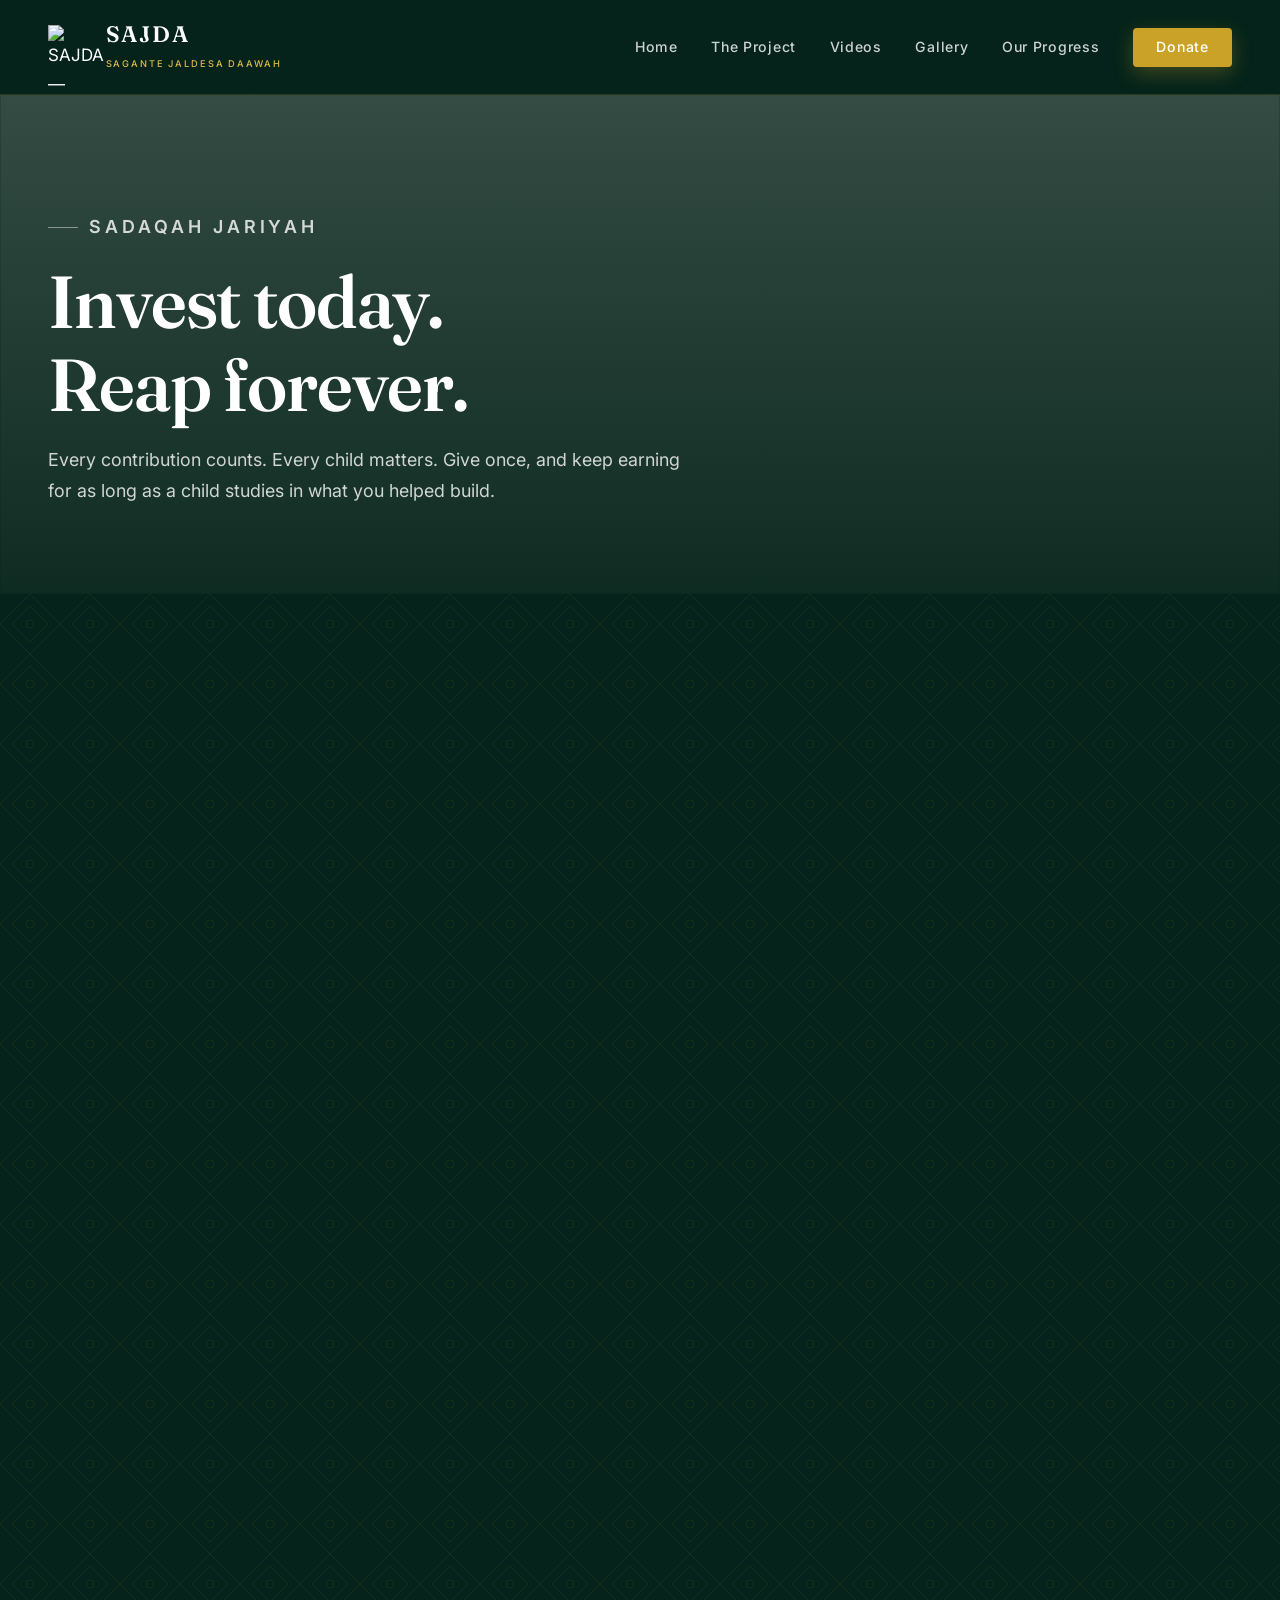
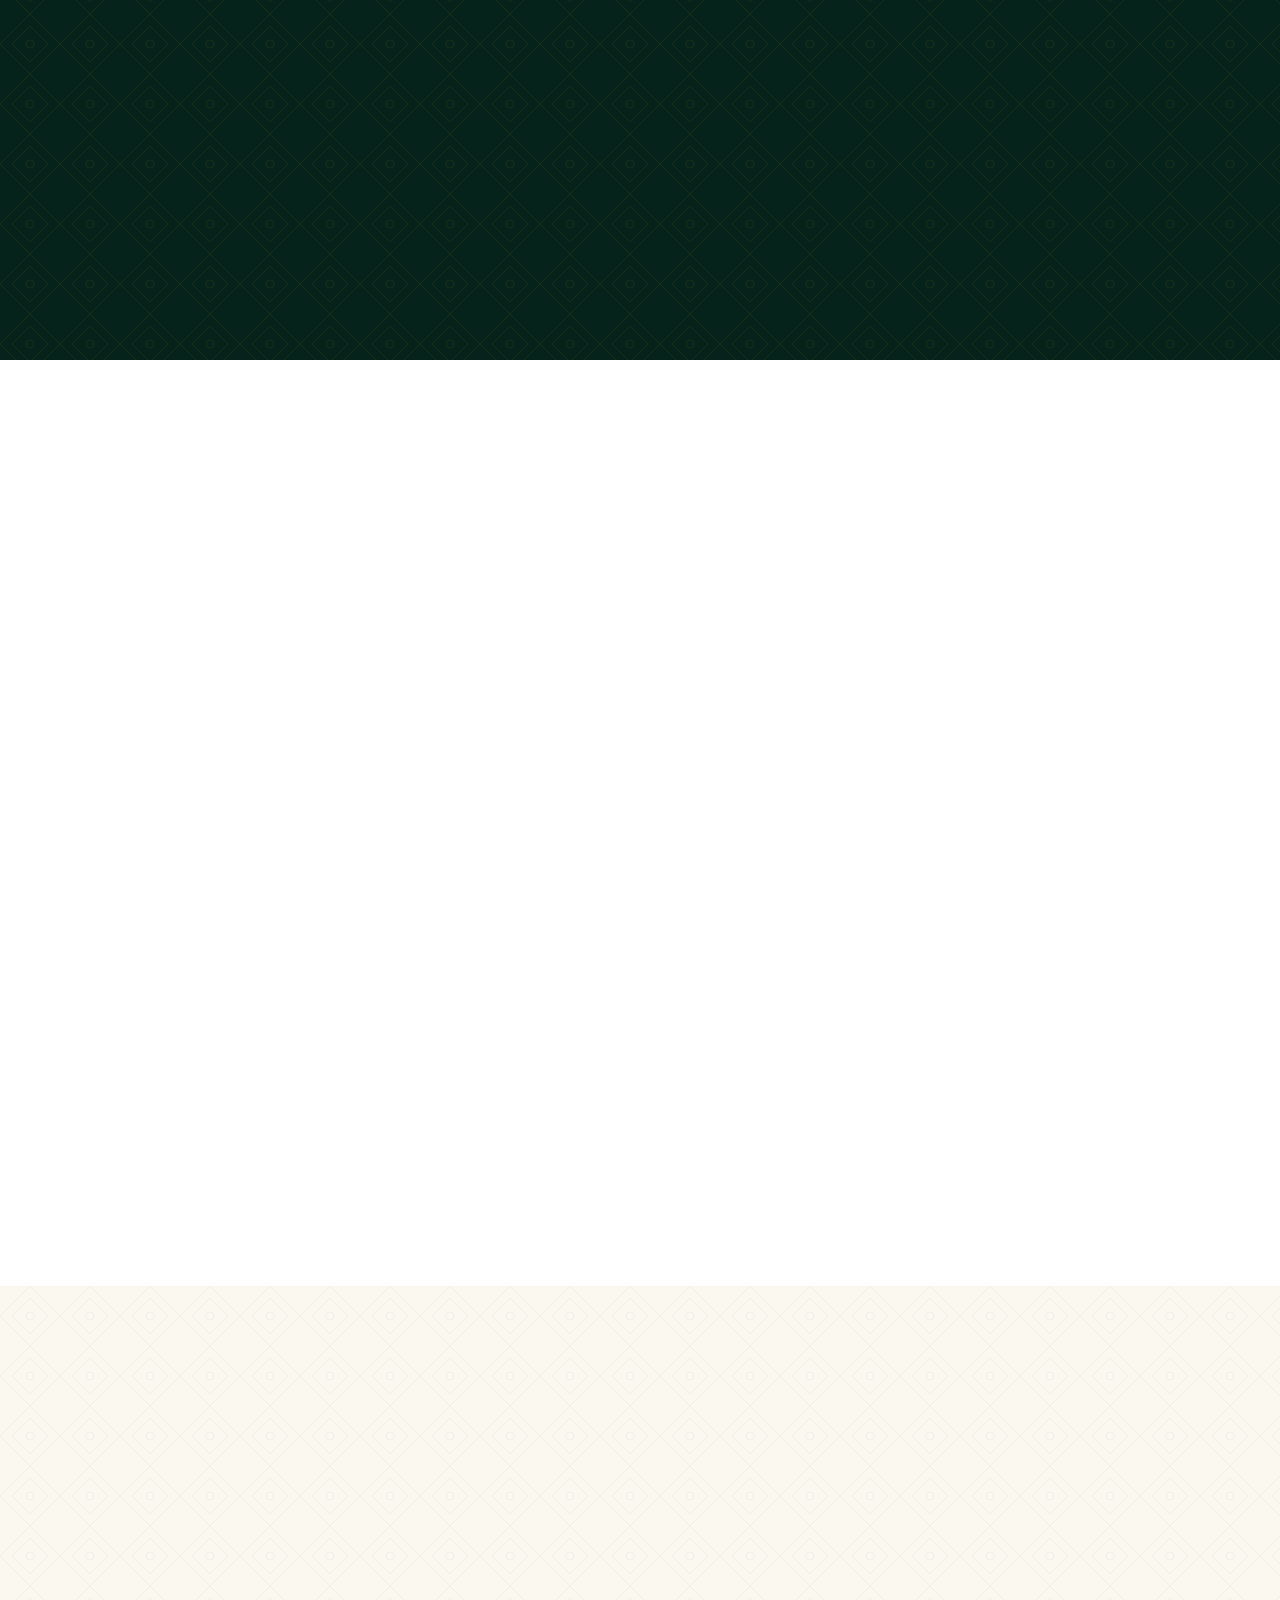
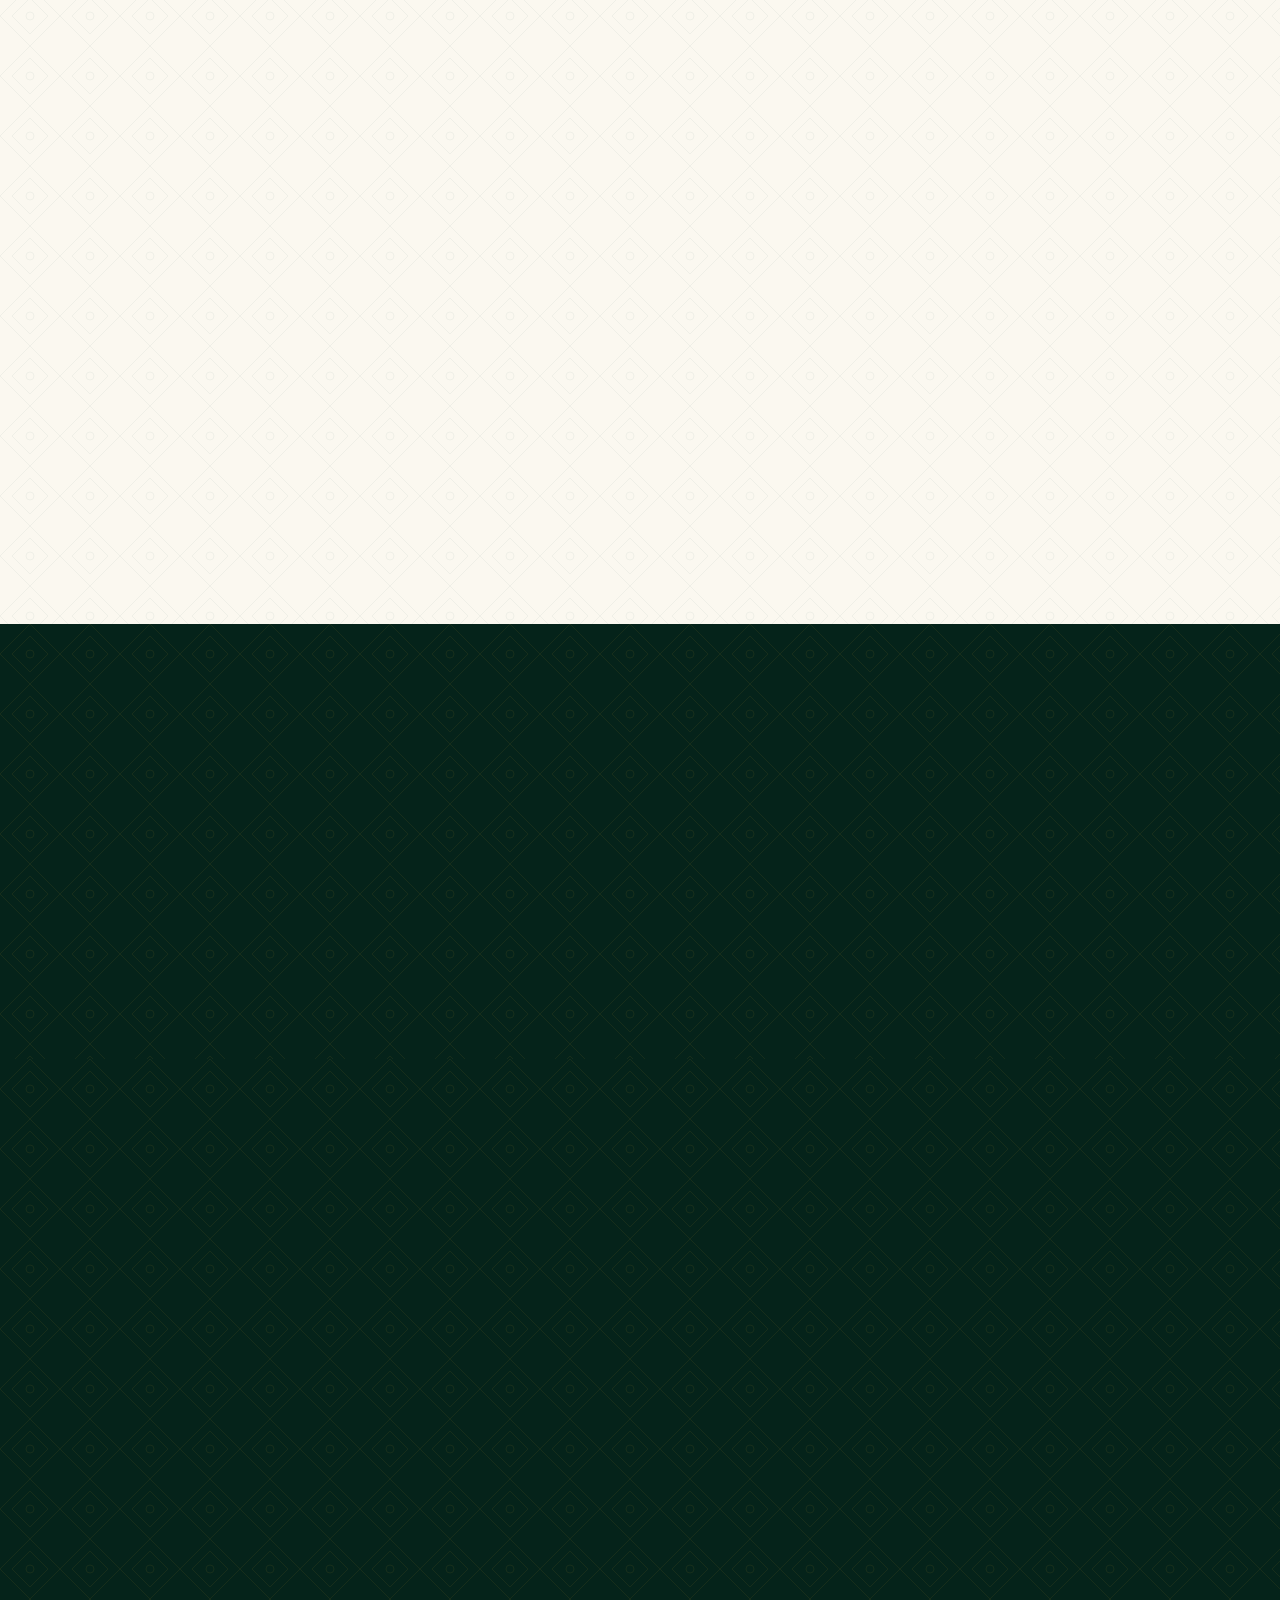
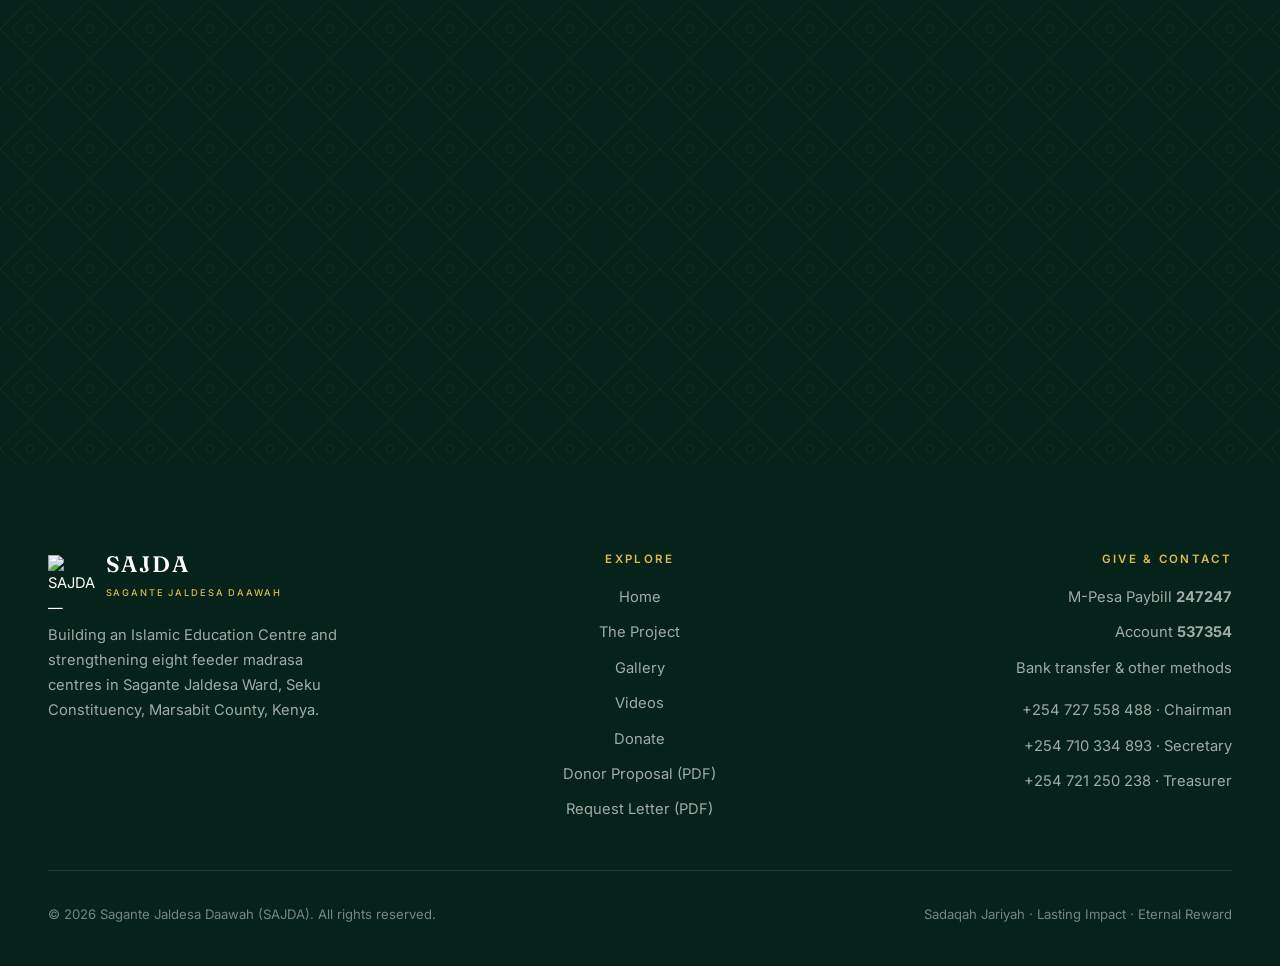
==== commit 9061777d: "Add videos page, video grid and documents section Videos are listed once in assets/js/videos.js and " ====
--- a/donate.html
+++ b/donate.html
@@ -41,6 +41,7 @@
     <ul class="nav__links" id="nav-links">
       <li><a href="index.html">Home</a></li>
       <li><a href="project.html">The Project</a></li>
+      <li><a href="videos.html">Videos</a></li>
       <li><a href="gallery.html">Gallery</a></li>
       <li><a href="index.html#progress">Our Progress</a></li>
       <li><a href="donate.html" class="btn btn--gold nav__cta" aria-current="page">Donate</a></li>
@@ -318,8 +319,10 @@
           <li><a href="index.html">Home</a></li>
           <li><a href="project.html">The Project</a></li>
           <li><a href="gallery.html">Gallery</a></li>
+          <li><a href="videos.html">Videos</a></li>
           <li><a href="donate.html">Donate</a></li>
           <li><a href="assets/docs/SAJDA-Donor-Proposal.pdf" download>Donor Proposal (PDF)</a></li>
+          <li><a href="assets/docs/SAJDA-Fundraising-Request-Letter-2026.pdf" download>Request Letter (PDF)</a></li>
         </ul>
       </div>
 
--- a/assets/css/styles.css
+++ b/assets/css/styles.css
@@ -635,72 +635,137 @@
 .step__body p { max-width: 62ch; }
 .step__body p + p { margin-top: .9rem; }
 
-/* --- The film ----------------------------------------------------------- */
-/* The film is 9:16, so it sits as a portrait plate beside the copy rather
-   than stretched across a landscape slot. Clicking opens YouTube; nothing is
-   embedded, so no third-party script loads with the page. */
-.film {
-  display: grid;
-  grid-template-columns: 1fr minmax(240px, 340px);
-  gap: clamp(2rem, 5vw, 4.5rem);
-  align-items: center;
-}
-@media (max-width: 820px) {
-  .film { grid-template-columns: 1fr; }
-  .film__poster { max-width: 320px; margin-inline: auto; }
-}
-.film__body h2 { margin-bottom: 1rem; }
-.film__body .lede { margin-bottom: 1rem; }
-.film__body .btn { margin-top: 1.8rem; }
-
-.film__poster {
-  position: relative;
-  display: block;
+/* --- Videos ------------------------------------------------------------- */
+/* Cards are built by assets/js/videos.js from one list. Every card is the
+   same 16:9 frame, so a portrait film's poster is cropped to fit; the player
+   itself opens in its true shape. Embeds use youtube-nocookie and load only
+   on click, so no third-party script runs with the page. */
+.video-grid {
+  display: grid;
+  grid-template-columns: repeat(auto-fit, minmax(min(100%, 320px), 370px));
+  justify-content: center;          /* two cards sit centred, not left in a 3-column row */
+  gap: clamp(1.25rem, 2.5vw, 2rem);
+}
+.video-card {
+  display: flex;
+  flex-direction: column;
   border-radius: var(--radius);
   overflow: hidden;
-  box-shadow: var(--shadow-lg);
-  transition: transform .45s var(--ease);
-}
-.film__poster img { display: block; width: 100%; height: auto; }
-.film__poster:hover { transform: translateY(-4px); }
-
-.film__play {
+  background: rgba(255, 255, 255, .04);
+  border: 1px solid rgba(255, 255, 255, .1);
+  color: #fff;
+  transition: transform .4s var(--ease), border-color .4s var(--ease), background .4s var(--ease);
+}
+.video-card:hover {
+  transform: translateY(-4px);
+  border-color: rgba(220, 187, 78, .5);
+  background: rgba(255, 255, 255, .07);
+}
+.video-card__thumb { position: relative; display: block; aspect-ratio: 16 / 9; overflow: hidden; }
+.video-card__thumb img {
+  width: 100%;
+  height: 100%;
+  object-fit: cover;
+  transition: transform .6s var(--ease);
+}
+.video-card--vertical .video-card__thumb img { object-position: center 30%; }
+.video-card:hover .video-card__thumb img { transform: scale(1.04); }
+.video-card__thumb::after {
+  content: "";
   position: absolute;
   inset: 0;
+  background: linear-gradient(to top, rgba(5, 35, 26, .55), transparent 55%);
+}
+.video-card__play {
+  position: absolute;
+  inset: 0;
+  z-index: 1;
   display: grid;
   place-items: center;
   color: var(--green-900);
 }
-.film__play svg {
-  width: 34px;
-  height: 34px;
-  margin-left: 4px;              /* optical centring of the triangle */
+.video-card__play svg {
+  width: 26px;
+  height: 26px;
+  margin-left: 3px;              /* optical centring of the triangle */
+  padding: 18px;
+  box-sizing: content-box;
   border-radius: 50%;
-  box-sizing: content-box;
-  padding: 22px;
   background: var(--gold-500);
   box-shadow: 0 8px 30px rgba(0, 0, 0, .45);
   transition: transform .35s var(--ease), background .35s var(--ease);
 }
-.film__poster:hover .film__play svg {
-  transform: scale(1.08);
-  background: var(--gold-400);
-}
-.film__time {
+.video-card:hover .video-card__play svg { transform: scale(1.08); background: var(--gold-400); }
+.video-card__time {
   position: absolute;
   right: .7rem;
   bottom: .7rem;
+  z-index: 1;
   padding: .2rem .5rem;
   border-radius: 3px;
-  background: rgba(5, 35, 26, .82);
-  color: #fff;
+  background: rgba(5, 35, 26, .85);
   font-size: .72rem;
   font-weight: 600;
   letter-spacing: .06em;
   font-variant-numeric: tabular-nums;
 }
+.video-card__body { display: flex; flex-direction: column; gap: .45rem; padding: 1.25rem 1.4rem 1.5rem; }
+.video-card__tag {
+  font-size: .72rem;
+  font-weight: 600;
+  letter-spacing: .14em;
+  text-transform: uppercase;
+  color: var(--gold-400);
+}
+.video-card__title {
+  font-family: var(--font-display);
+  font-size: 1.4rem;
+  font-weight: 600;
+  line-height: 1.2;
+}
+.video-card__desc { font-size: .92rem; line-height: 1.6; color: rgba(255, 255, 255, .72); }
+.video-channel-note { margin-bottom: 1.1rem; color: rgba(255, 255, 255, .72); }
+
+.video-modal {
+  position: fixed;
+  inset: 0;
+  z-index: 200;
+  display: grid;
+  place-items: center;
+  padding: clamp(1rem, 4vw, 3rem);
+  background: rgba(3, 20, 15, .94);
+  opacity: 0;
+  visibility: hidden;
+  transition: opacity .3s var(--ease), visibility .3s;
+}
+.video-modal.is-open { opacity: 1; visibility: visible; }
+.video-modal__frame {
+  width: min(100%, 1200px, (100vh - 7rem) * 16 / 9);
+  aspect-ratio: 16 / 9;
+  background: #000;
+  box-shadow: var(--shadow-lg);
+}
+.video-modal__frame.is-vertical {
+  width: min(100%, 420px, (100vh - 7rem) * 9 / 16);
+  aspect-ratio: 9 / 16;
+}
+.video-modal__frame iframe { display: block; width: 100%; height: 100%; border: 0; }
+.video-modal__close {
+  position: absolute;
+  top: 1rem;
+  right: 1rem;
+  display: grid;
+  place-items: center;
+  width: 48px;
+  height: 48px;
+  border-radius: 50%;
+  color: #fff;
+  transition: background .25s var(--ease), transform .25s var(--ease);
+}
+.video-modal__close svg { width: 24px; height: 24px; }
+.video-modal__close:hover { background: rgba(255, 255, 255, .12); transform: rotate(90deg); }
 @media (prefers-reduced-motion: reduce) {
-  .film__poster, .film__play svg { transition: none; }
+  .video-card, .video-card__thumb img, .video-card__play svg, .video-modal { transition: none; }
 }
 
 /* Evidence photograph inside a milestone -- the construction sequence,
@@ -1131,6 +1196,43 @@
 }
 .doc-card:hover { transform: translateY(-4px) rotate(-.5deg); }
 @media (max-width: 860px) { .doc-card { max-width: 300px; } }
+/* Compact covers for the Documents section */
+.docs {
+  display: grid;
+  grid-template-columns: repeat(auto-fit, minmax(min(100%, 480px), 1fr));
+  gap: clamp(1.5rem, 3vw, 2.5rem);
+}
+.doc {
+  display: grid;
+  grid-template-columns: 170px 1fr;
+  gap: clamp(1.25rem, 3vw, 2rem);
+  align-items: start;
+  padding: clamp(1.25rem, 3vw, 2rem);
+  background: var(--paper);
+  border: 1px solid var(--line);
+  border-radius: var(--radius);
+  box-shadow: var(--shadow-sm);
+}
+.doc__body h3 { font-size: 1.5rem; margin-bottom: .6rem; color: var(--ink); }
+.doc__body p { font-size: .97rem; }
+.doc__body .doc-meta { margin-block: .7rem 1.2rem; }
+.doc-card--sm {
+  max-width: none;
+  gap: .55rem;
+  padding: 1.1rem 1rem;
+  box-shadow: var(--shadow-md);
+}
+.doc-card--sm .doc-card__bar { height: 4px; margin-bottom: .3rem; }
+.doc-card--sm .doc-card__kicker { font-size: .58rem; letter-spacing: .12em; }
+.doc-card--sm .doc-card__title { font-size: 1.05rem; }
+.doc-card--sm .doc-card__org { font-size: .6rem; padding-top: .55rem; }
+.doc-card--sm .doc-card__badge { top: .7rem; right: -.45rem; font-size: .6rem; padding: .2rem .5rem; }
+.doc-card--letter .doc-card__bar i:nth-child(1) { flex: 3; background: var(--green-600); }
+.doc-card--letter .doc-card__bar i:nth-child(2) { flex: 2; background: #f0602a; }
+@media (max-width: 560px) {
+  .doc { grid-template-columns: 1fr; }
+  .doc-card--sm { width: 150px; }
+}
 .doc-card__bar { display: flex; height: 6px; margin-bottom: .6rem; }
 .doc-card__bar i:nth-child(1) { flex: 2; background: #cdbf93; }
 .doc-card__bar i:nth-child(2) { flex: 3; background: #a5e5d6; }
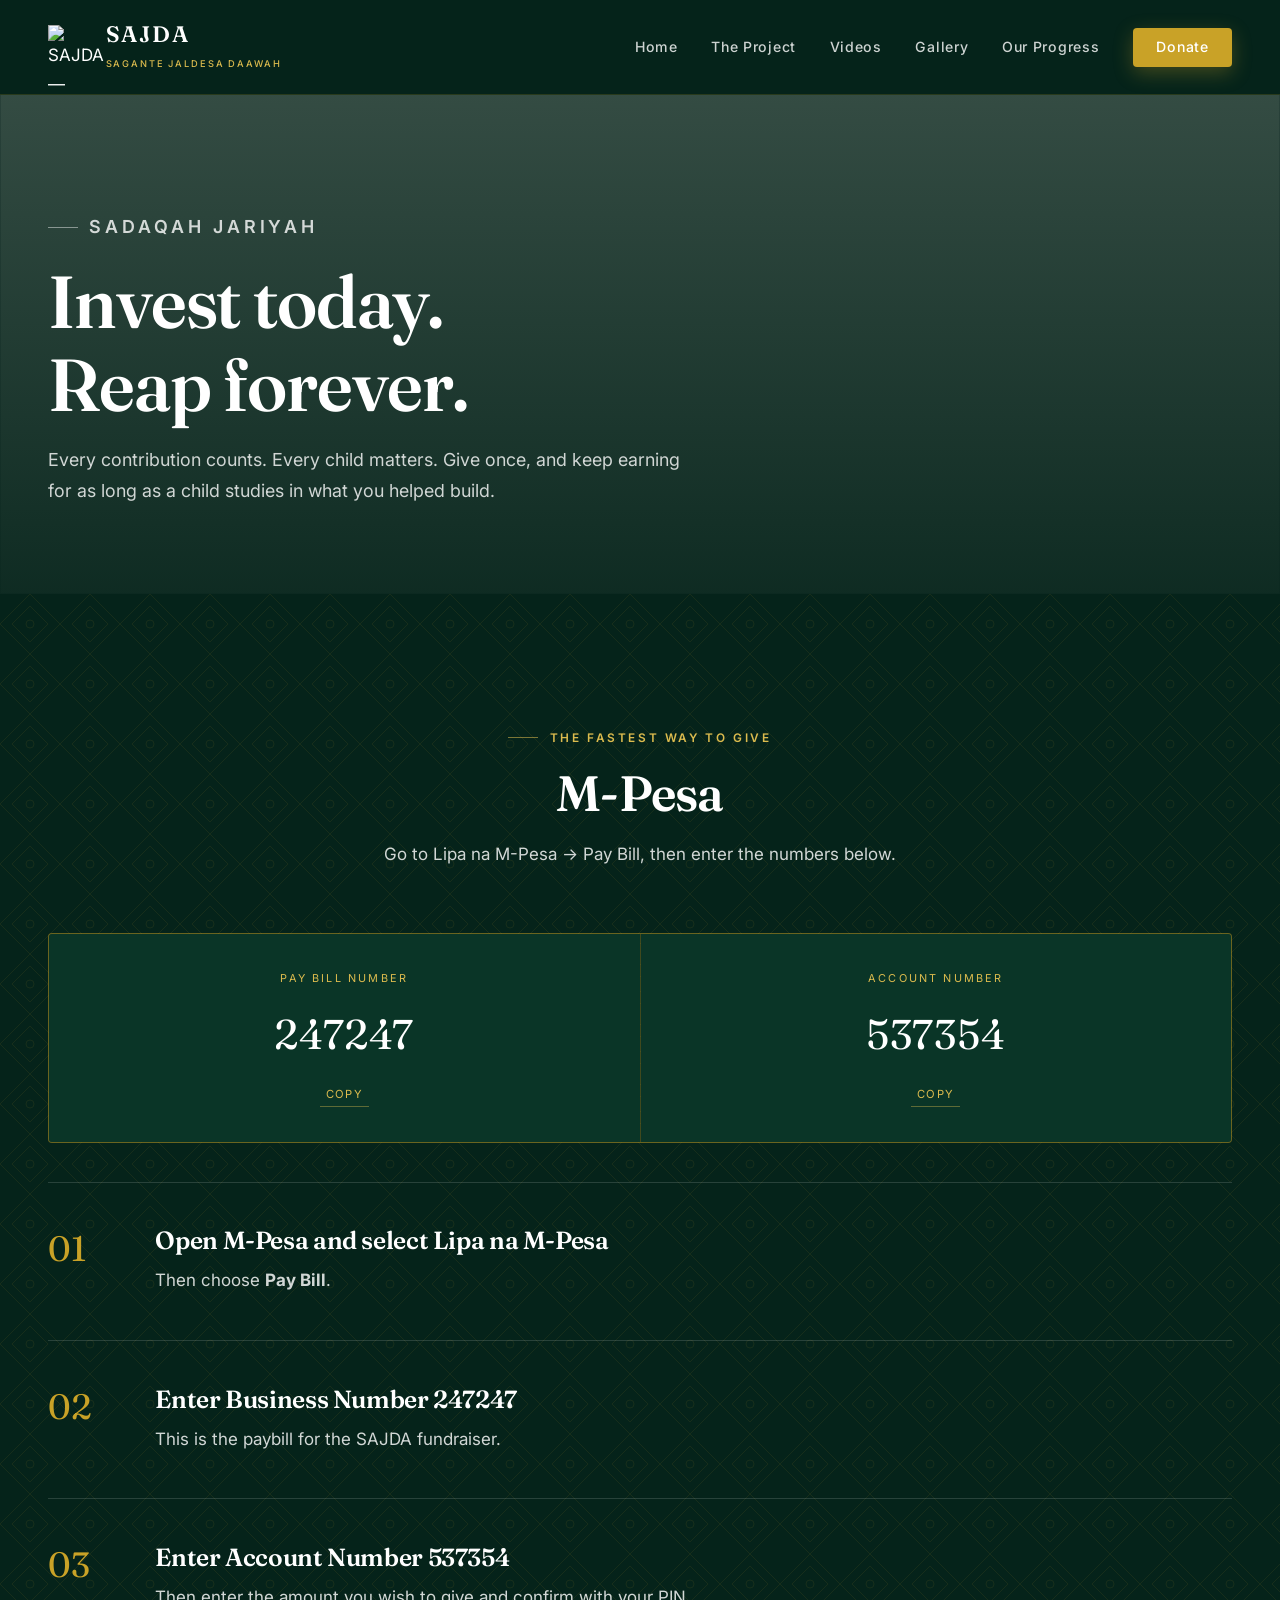
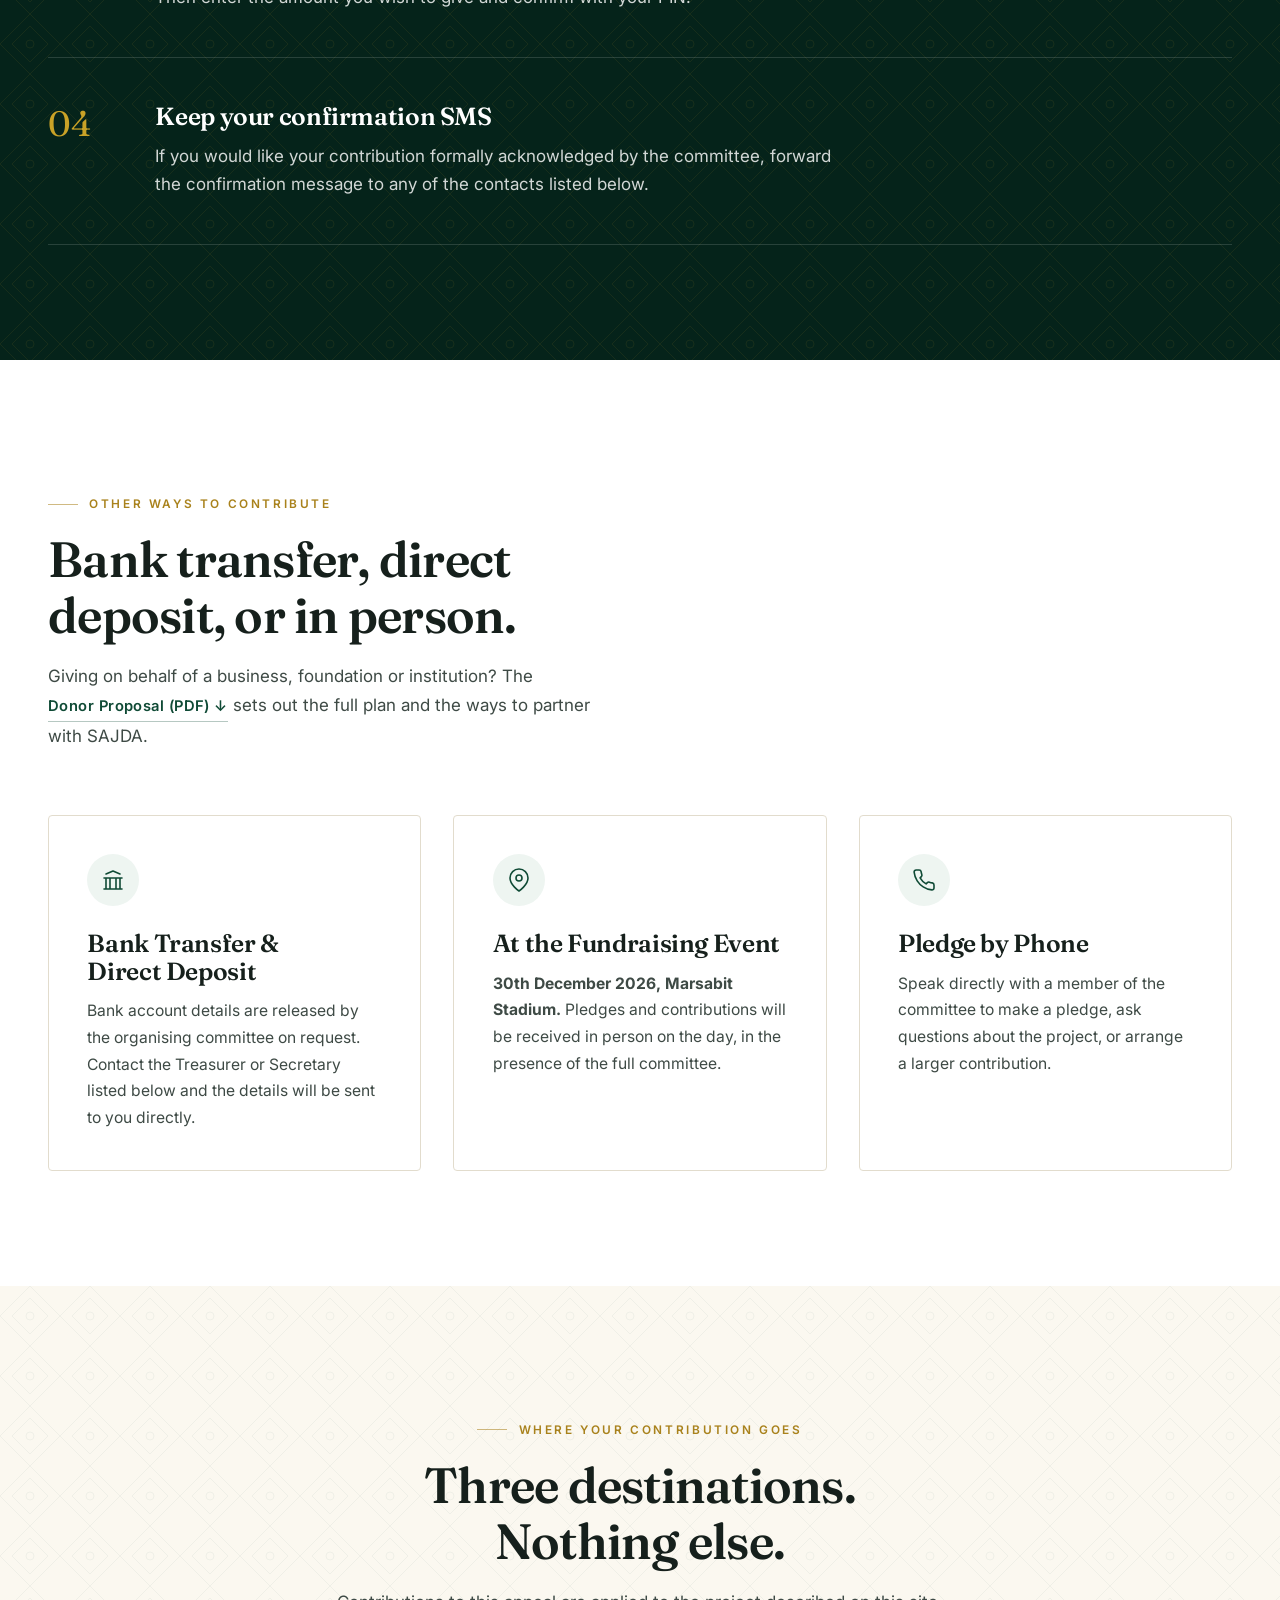
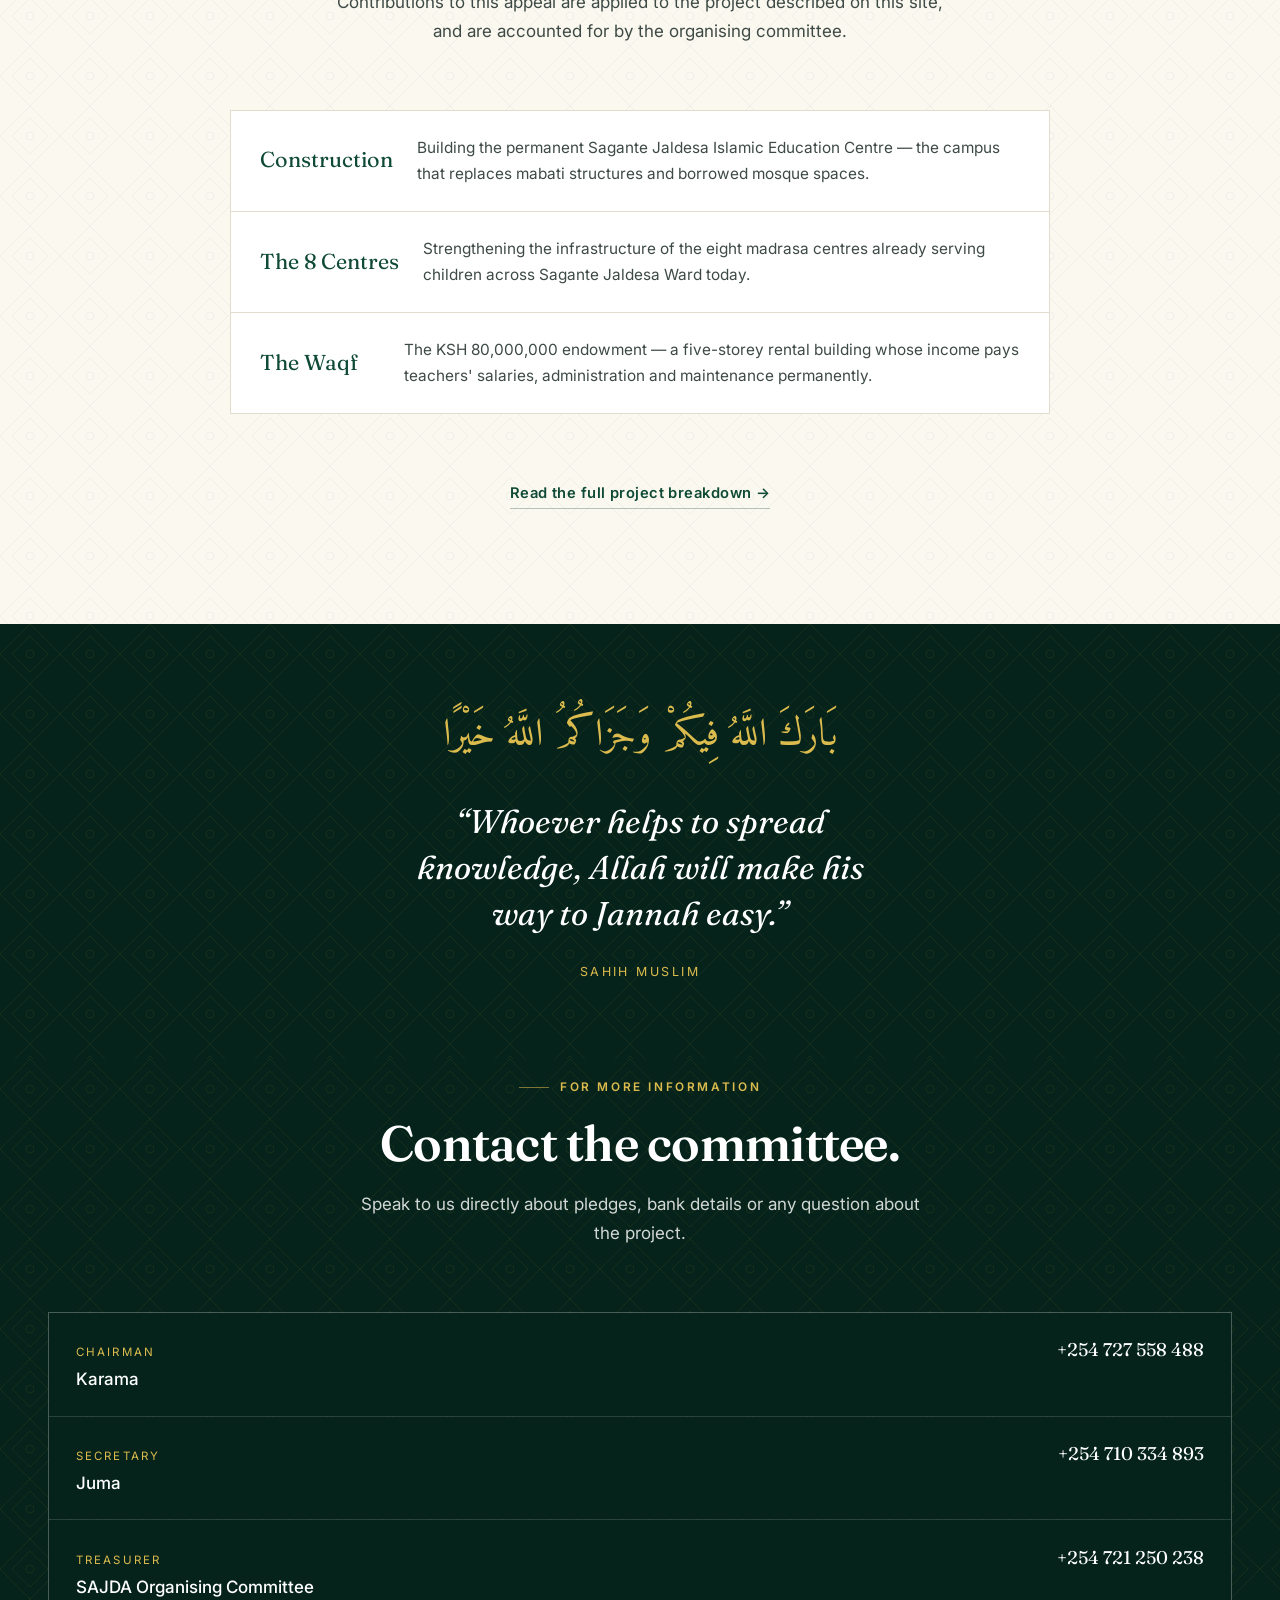
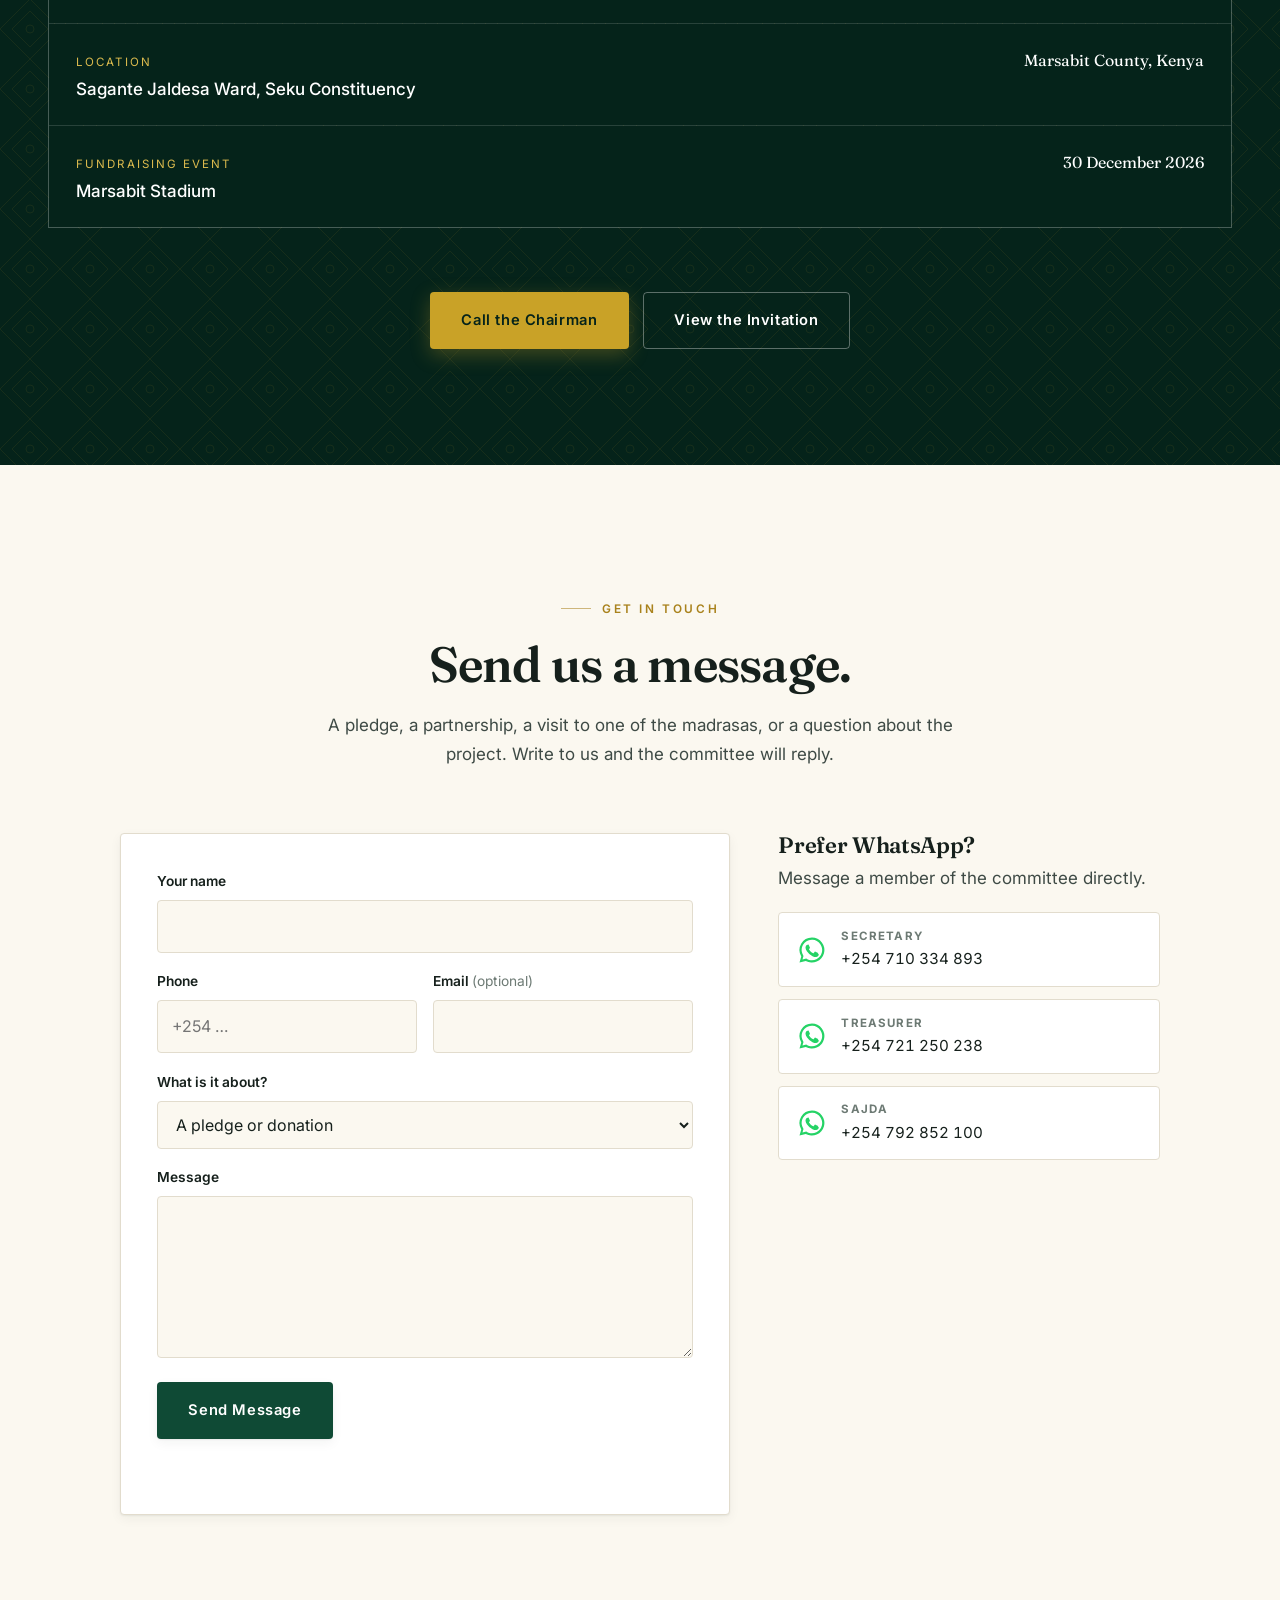
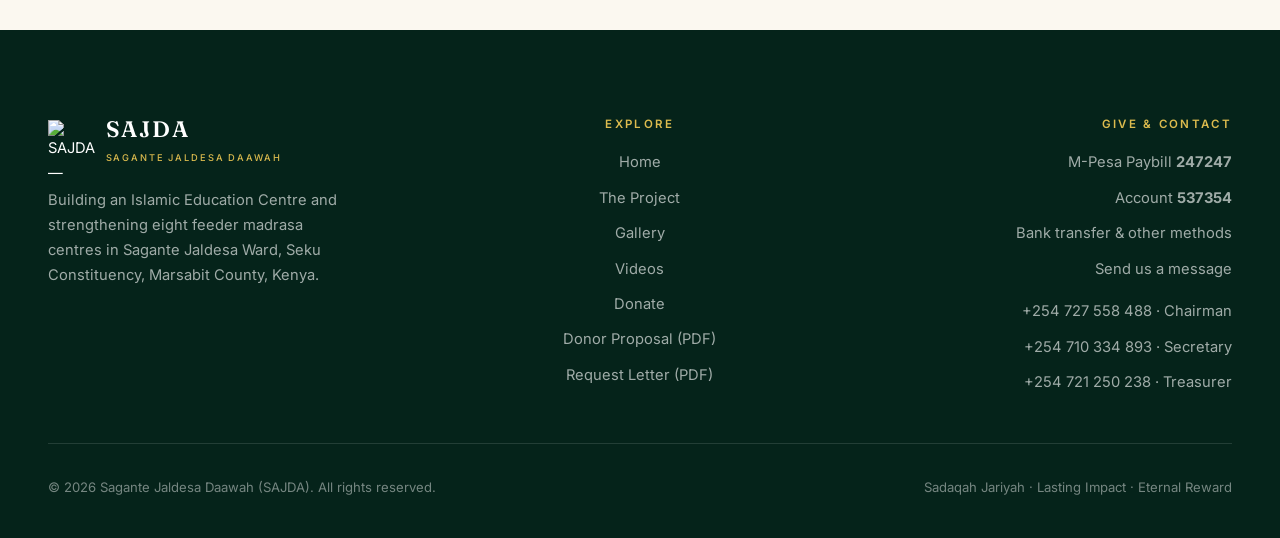
==== commit 4c65fa12: "Add visitor analytics, a contact form and WhatsApp buttons - GoatCounter on every page (cookie-free," ====
--- a/donate.html
+++ b/donate.html
@@ -17,6 +17,8 @@
 <link href="https://fonts.googleapis.com/css2?family=Fraunces:ital,opsz,wght@0,9..144,400..700;1,9..144,400..600&family=Inter:wght@400;500;600&family=Amiri:wght@400;700&display=swap" rel="stylesheet">
 <link rel="stylesheet" href="assets/css/styles.css">
 <link rel="icon" type="image/png" href="assets/img/logo-96.png">
+<!-- Visitor counts: GoatCounter (no cookies). Dashboard: https://sajda.goatcounter.com -->
+<script data-goatcounter="https://sajda.goatcounter.com/count" async src="https://gc.zgo.at/count.js"></script>
 </head>
 <body>
 
@@ -292,6 +294,83 @@
     </div>
   </section>
 
+  <!-- ================= MESSAGE ================= -->
+  <section class="section--cream" id="message">
+    <div class="wrap">
+      <div class="section-head section-head--center" data-reveal>
+        <p class="eyebrow eyebrow--center">Get in Touch</p>
+        <h2>Send us a message.</h2>
+        <p>
+          A pledge, a partnership, a visit to one of the madrasas, or a question about the
+          project. Write to us and the committee will reply.
+        </p>
+      </div>
+
+      <div class="message">
+        <!-- Messages are delivered by Web3Forms to sagantejaldesadawah@gmail.com.
+             Without JavaScript the form still posts, and Web3Forms shows its own thank-you page. -->
+        <form class="message__form" action="https://api.web3forms.com/submit" method="POST" data-message-form data-reveal>
+          <input type="hidden" name="access_key" value="e63c56f0-a96e-4887-a025-36f63d3b368b">
+          <input type="hidden" name="subject" value="New message from the SAJDA website">
+          <input type="hidden" name="from_name" value="SAJDA website">
+          <input type="checkbox" name="botcheck" class="message__trap" tabindex="-1" autocomplete="off" aria-hidden="true">
+
+          <div class="field">
+            <label for="m-name">Your name</label>
+            <input id="m-name" name="name" type="text" autocomplete="name" required>
+          </div>
+          <div class="field-row">
+            <div class="field">
+              <label for="m-phone">Phone</label>
+              <input id="m-phone" name="phone" type="tel" autocomplete="tel" placeholder="+254 …" required>
+            </div>
+            <div class="field">
+              <label for="m-email">Email <span class="field__opt">(optional)</span></label>
+              <input id="m-email" name="email" type="email" autocomplete="email">
+            </div>
+          </div>
+          <div class="field">
+            <label for="m-reason">What is it about?</label>
+            <select id="m-reason" name="reason" required>
+              <option value="Pledge or donation">A pledge or donation</option>
+              <option value="Partnership">A partnership or sponsorship</option>
+              <option value="Visit a madrasa">Visiting a madrasa</option>
+              <option value="December Harambee">The December Harambee</option>
+              <option value="Other">Something else</option>
+            </select>
+          </div>
+          <div class="field">
+            <label for="m-message">Message</label>
+            <textarea id="m-message" name="message" rows="5" required></textarea>
+          </div>
+
+          <button class="btn btn--green" type="submit">Send Message</button>
+          <p class="message__status" role="status" aria-live="polite"></p>
+        </form>
+
+        <aside class="message__wa" data-reveal data-delay="1">
+          <h3>Prefer WhatsApp?</h3>
+          <p>Message a member of the committee directly.</p>
+          <a class="wa-btn" href="https://wa.me/254710334893?text=Assalamu%20alaikum%2C%20I%20am%20contacting%20SAJDA%20from%20the%20website."
+             target="_blank" rel="noopener">
+            <svg viewBox="0 0 24 24" fill="currentColor" aria-hidden="true"><path d="M12 2a10 10 0 0 0-8.6 15.1L2 22l5-1.3A10 10 0 1 0 12 2zm0 18.2c-1.5 0-3-.4-4.3-1.2l-.3-.2-3 .8.8-2.9-.2-.3A8.2 8.2 0 1 1 12 20.2zm4.5-6.1c-.2-.1-1.5-.7-1.7-.8-.2-.1-.4-.1-.6.1l-.8 1c-.1.2-.3.2-.5.1a6.7 6.7 0 0 1-3.3-2.9c-.2-.4.2-.4.7-1.3.1-.2 0-.3 0-.4l-.8-1.8c-.2-.5-.4-.4-.6-.4h-.5a1 1 0 0 0-.7.3 3 3 0 0 0-.9 2.2 5.2 5.2 0 0 0 1.1 2.7 11.8 11.8 0 0 0 4.5 4c1.7.7 2.3.8 3.1.7.5-.1 1.5-.6 1.7-1.2.2-.6.2-1.1.1-1.2l-.4-.2z"/></svg>
+            <span><strong>Secretary</strong>+254 710 334 893</span>
+          </a>
+          <a class="wa-btn" href="https://wa.me/254721250238?text=Assalamu%20alaikum%2C%20I%20am%20contacting%20SAJDA%20from%20the%20website."
+             target="_blank" rel="noopener">
+            <svg viewBox="0 0 24 24" fill="currentColor" aria-hidden="true"><path d="M12 2a10 10 0 0 0-8.6 15.1L2 22l5-1.3A10 10 0 1 0 12 2zm0 18.2c-1.5 0-3-.4-4.3-1.2l-.3-.2-3 .8.8-2.9-.2-.3A8.2 8.2 0 1 1 12 20.2zm4.5-6.1c-.2-.1-1.5-.7-1.7-.8-.2-.1-.4-.1-.6.1l-.8 1c-.1.2-.3.2-.5.1a6.7 6.7 0 0 1-3.3-2.9c-.2-.4.2-.4.7-1.3.1-.2 0-.3 0-.4l-.8-1.8c-.2-.5-.4-.4-.6-.4h-.5a1 1 0 0 0-.7.3 3 3 0 0 0-.9 2.2 5.2 5.2 0 0 0 1.1 2.7 11.8 11.8 0 0 0 4.5 4c1.7.7 2.3.8 3.1.7.5-.1 1.5-.6 1.7-1.2.2-.6.2-1.1.1-1.2l-.4-.2z"/></svg>
+            <span><strong>Treasurer</strong>+254 721 250 238</span>
+          </a>
+          <a class="wa-btn" href="https://wa.me/254792852100?text=Assalamu%20alaikum%2C%20I%20am%20contacting%20SAJDA%20from%20the%20website."
+             target="_blank" rel="noopener">
+            <svg viewBox="0 0 24 24" fill="currentColor" aria-hidden="true"><path d="M12 2a10 10 0 0 0-8.6 15.1L2 22l5-1.3A10 10 0 1 0 12 2zm0 18.2c-1.5 0-3-.4-4.3-1.2l-.3-.2-3 .8.8-2.9-.2-.3A8.2 8.2 0 1 1 12 20.2zm4.5-6.1c-.2-.1-1.5-.7-1.7-.8-.2-.1-.4-.1-.6.1l-.8 1c-.1.2-.3.2-.5.1a6.7 6.7 0 0 1-3.3-2.9c-.2-.4.2-.4.7-1.3.1-.2 0-.3 0-.4l-.8-1.8c-.2-.5-.4-.4-.6-.4h-.5a1 1 0 0 0-.7.3 3 3 0 0 0-.9 2.2 5.2 5.2 0 0 0 1.1 2.7 11.8 11.8 0 0 0 4.5 4c1.7.7 2.3.8 3.1.7.5-.1 1.5-.6 1.7-1.2.2-.6.2-1.1.1-1.2l-.4-.2z"/></svg>
+            <span><strong>SAJDA</strong>+254 792 852 100</span>
+          </a>
+        </aside>
+      </div>
+    </div>
+  </section>
+
 </main>
 
 <footer class="site-footer">
@@ -332,6 +411,7 @@
           <li>M-Pesa Paybill <strong>247247</strong></li>
           <li>Account <strong>537354</strong></li>
           <li><a href="#contact">Bank transfer &amp; other methods</a></li>
+          <li><a href="#message">Send us a message</a></li>
           <li style="margin-top:1.1rem"><a href="tel:+254727558488">+254 727 558 488</a> · Chairman</li>
           <li><a href="tel:+254710334893">+254 710 334 893</a> · Secretary</li>
           <li><a href="tel:+254721250238">+254 721 250 238</a> · Treasurer</li>
--- a/assets/css/styles.css
+++ b/assets/css/styles.css
@@ -709,6 +709,14 @@
   letter-spacing: .06em;
   font-variant-numeric: tabular-nums;
 }
+.video-card--series { border-top: 3px solid var(--gold-500); }
+.video-card__time--series {
+  display: inline-flex;
+  align-items: center;
+  gap: .4rem;
+  text-transform: uppercase;
+}
+.video-card__time--series svg { width: 14px; height: 14px; }
 .video-card__body { display: flex; flex-direction: column; gap: .45rem; padding: 1.25rem 1.4rem 1.5rem; }
 .video-card__tag {
   font-size: .72rem;
@@ -1413,3 +1421,68 @@
   white-space: nowrap;
   border: 0;
 }
+
+/* --- Contact form + WhatsApp (donate.html#message) ------------------------ */
+.message {
+  display: grid;
+  grid-template-columns: 1.6fr 1fr;
+  gap: clamp(1.5rem, 4vw, 3rem);
+  align-items: start;
+  max-width: 1040px;
+  margin-inline: auto;
+}
+@media (max-width: 820px) { .message { grid-template-columns: 1fr; } }
+.message__form {
+  padding: clamp(1.25rem, 3.5vw, 2.25rem);
+  background: var(--paper);
+  border: 1px solid var(--line);
+  border-radius: var(--radius);
+  box-shadow: var(--shadow-sm);
+}
+.field { display: flex; flex-direction: column; gap: .4rem; margin-bottom: 1.1rem; }
+.field-row { display: grid; grid-template-columns: 1fr 1fr; gap: 1rem; }
+@media (max-width: 560px) { .field-row { grid-template-columns: 1fr; } }
+.field label { font-size: .86rem; font-weight: 600; color: var(--ink); }
+.field__opt { font-weight: 400; color: var(--muted); }
+.field input, .field select, .field textarea {
+  width: 100%;
+  padding: .75rem .9rem;
+  font: inherit;
+  font-size: 1rem;
+  color: var(--ink);
+  background: var(--cream);
+  border: 1px solid var(--line);
+  border-radius: var(--radius);
+  transition: border-color .2s var(--ease), box-shadow .2s var(--ease);
+}
+.field textarea { resize: vertical; min-height: 8rem; }
+.field input:focus, .field select:focus, .field textarea:focus {
+  outline: none;
+  border-color: var(--green-600);
+  box-shadow: 0 0 0 3px rgba(31, 133, 96, .18);
+}
+.message__trap { position: absolute; left: -9999px; }   /* spam bots fill it; people never see it */
+.message__form .btn { margin-top: .4rem; }
+.message__form .btn[disabled] { opacity: .6; cursor: wait; transform: none; }
+.message__status { margin-top: 1rem; font-size: .95rem; min-height: 1.5em; }
+.message__status.is-ok { color: var(--green-600); font-weight: 600; }
+.message__status.is-err { color: #b3261e; font-weight: 600; }
+
+.message__wa h3 { font-size: 1.4rem; color: var(--ink); margin-bottom: .4rem; }
+.message__wa p { margin-bottom: 1.2rem; }
+.wa-btn {
+  display: flex;
+  align-items: center;
+  gap: .9rem;
+  padding: .85rem 1.1rem;
+  margin-bottom: .75rem;
+  background: var(--paper);
+  border: 1px solid var(--line);
+  border-radius: var(--radius);
+  color: var(--ink);
+  transition: border-color .25s var(--ease), transform .25s var(--ease);
+}
+.wa-btn:hover { border-color: #25d366; transform: translateY(-2px); }
+.wa-btn svg { flex: none; width: 30px; height: 30px; color: #25d366; }
+.wa-btn span { display: flex; flex-direction: column; font-size: .95rem; font-variant-numeric: tabular-nums; }
+.wa-btn strong { font-size: .72rem; letter-spacing: .1em; text-transform: uppercase; color: var(--muted); }
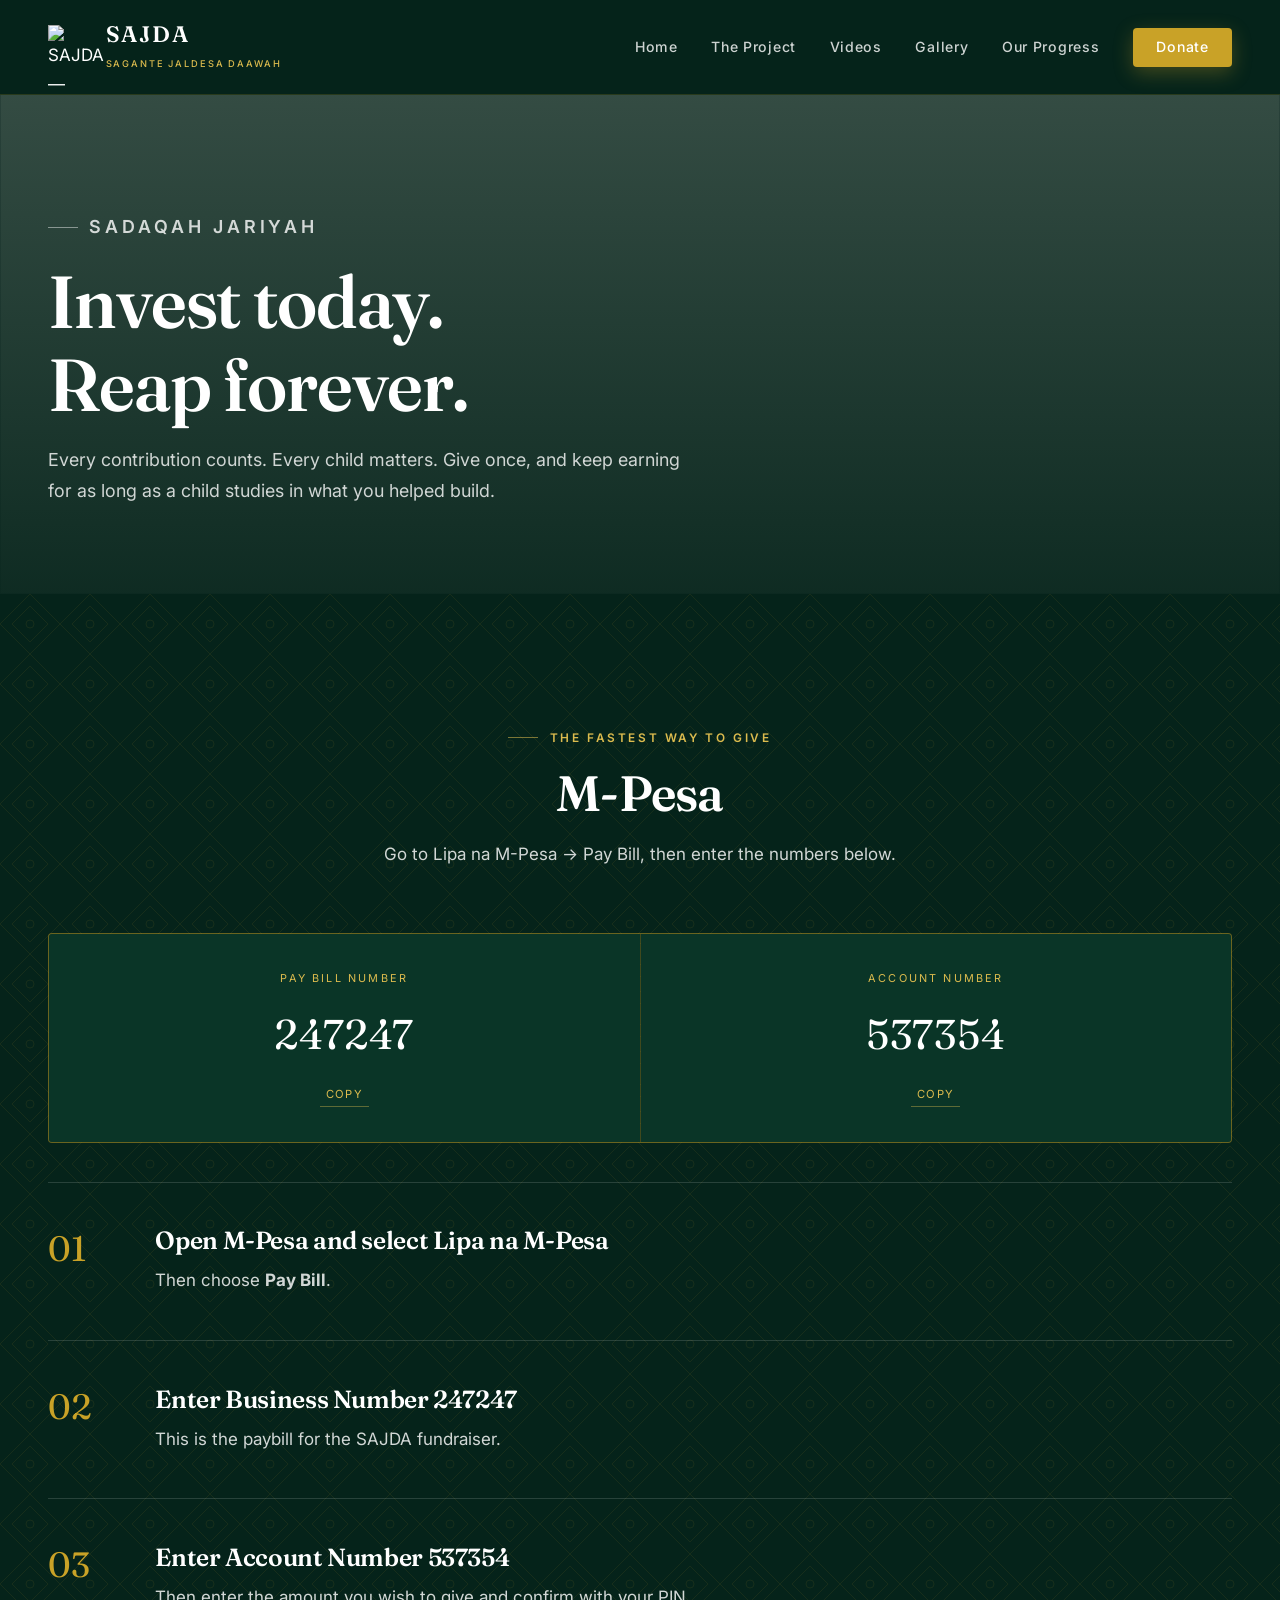
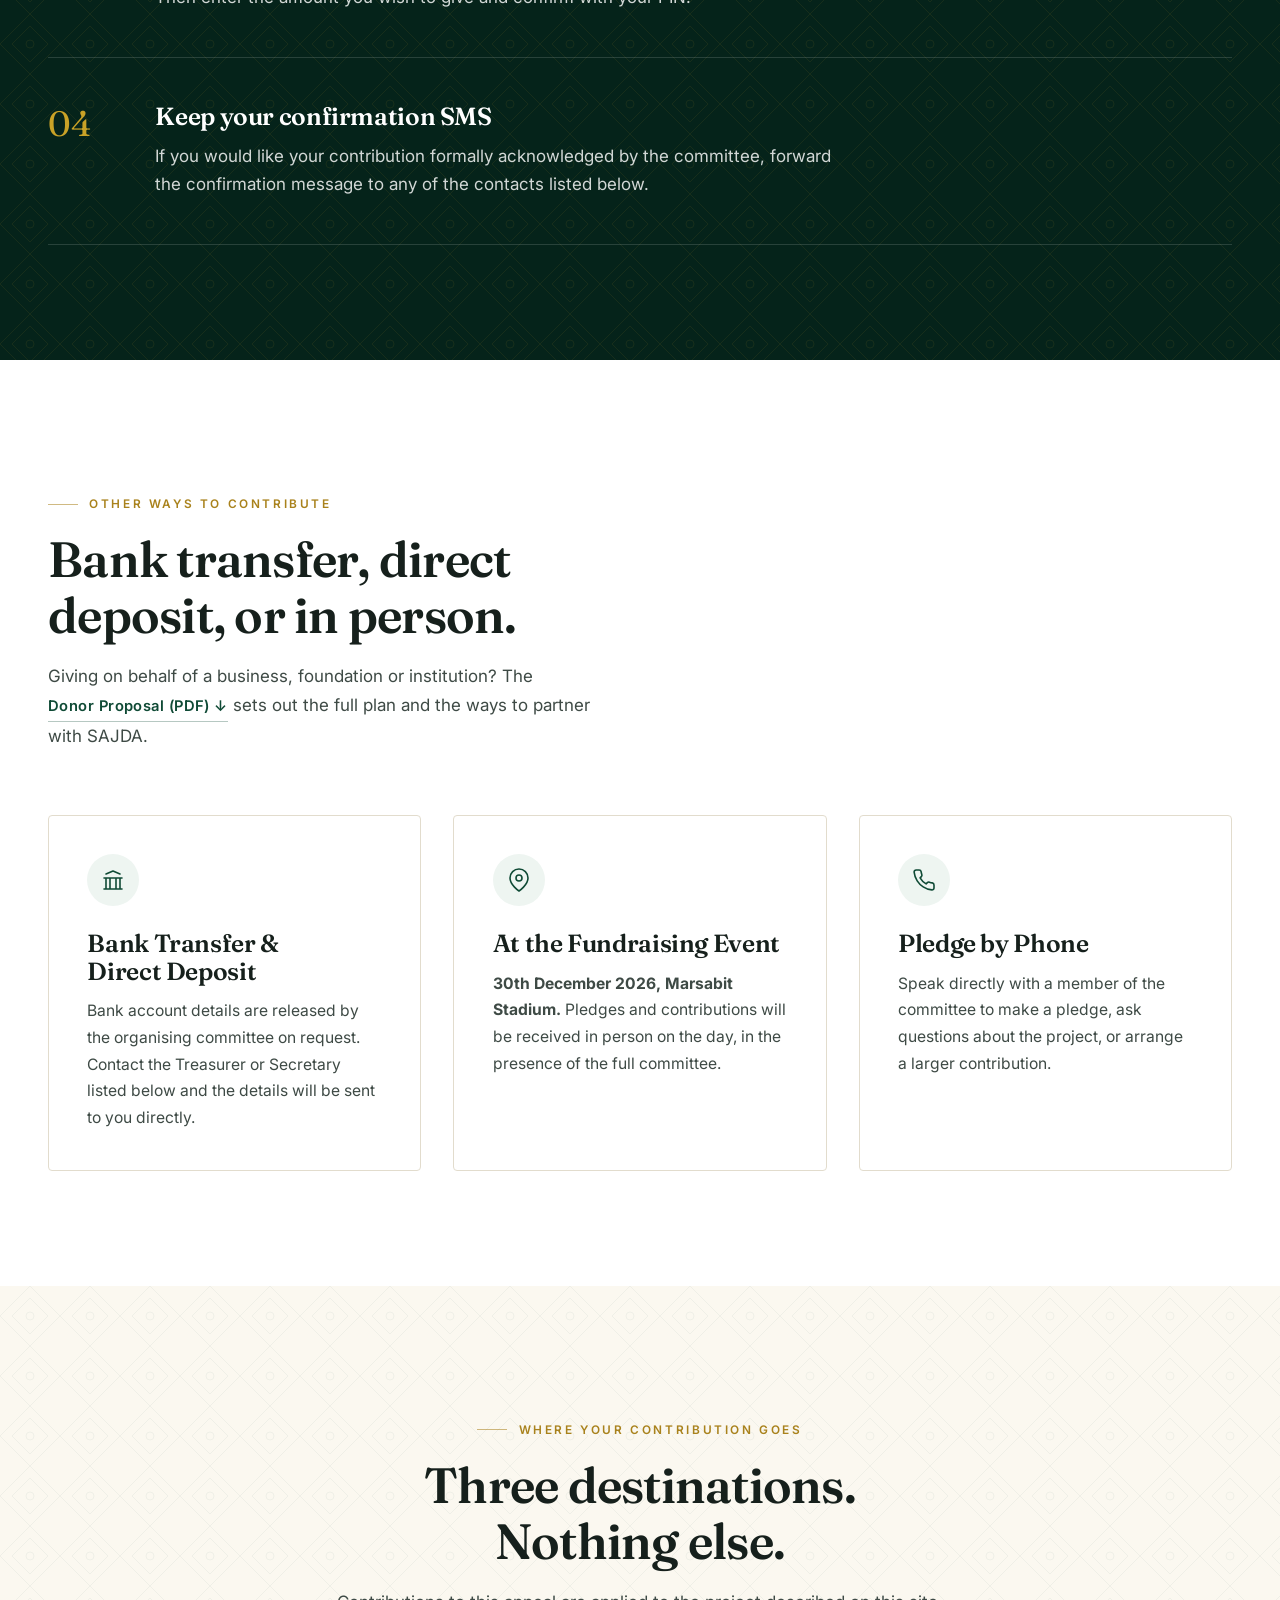
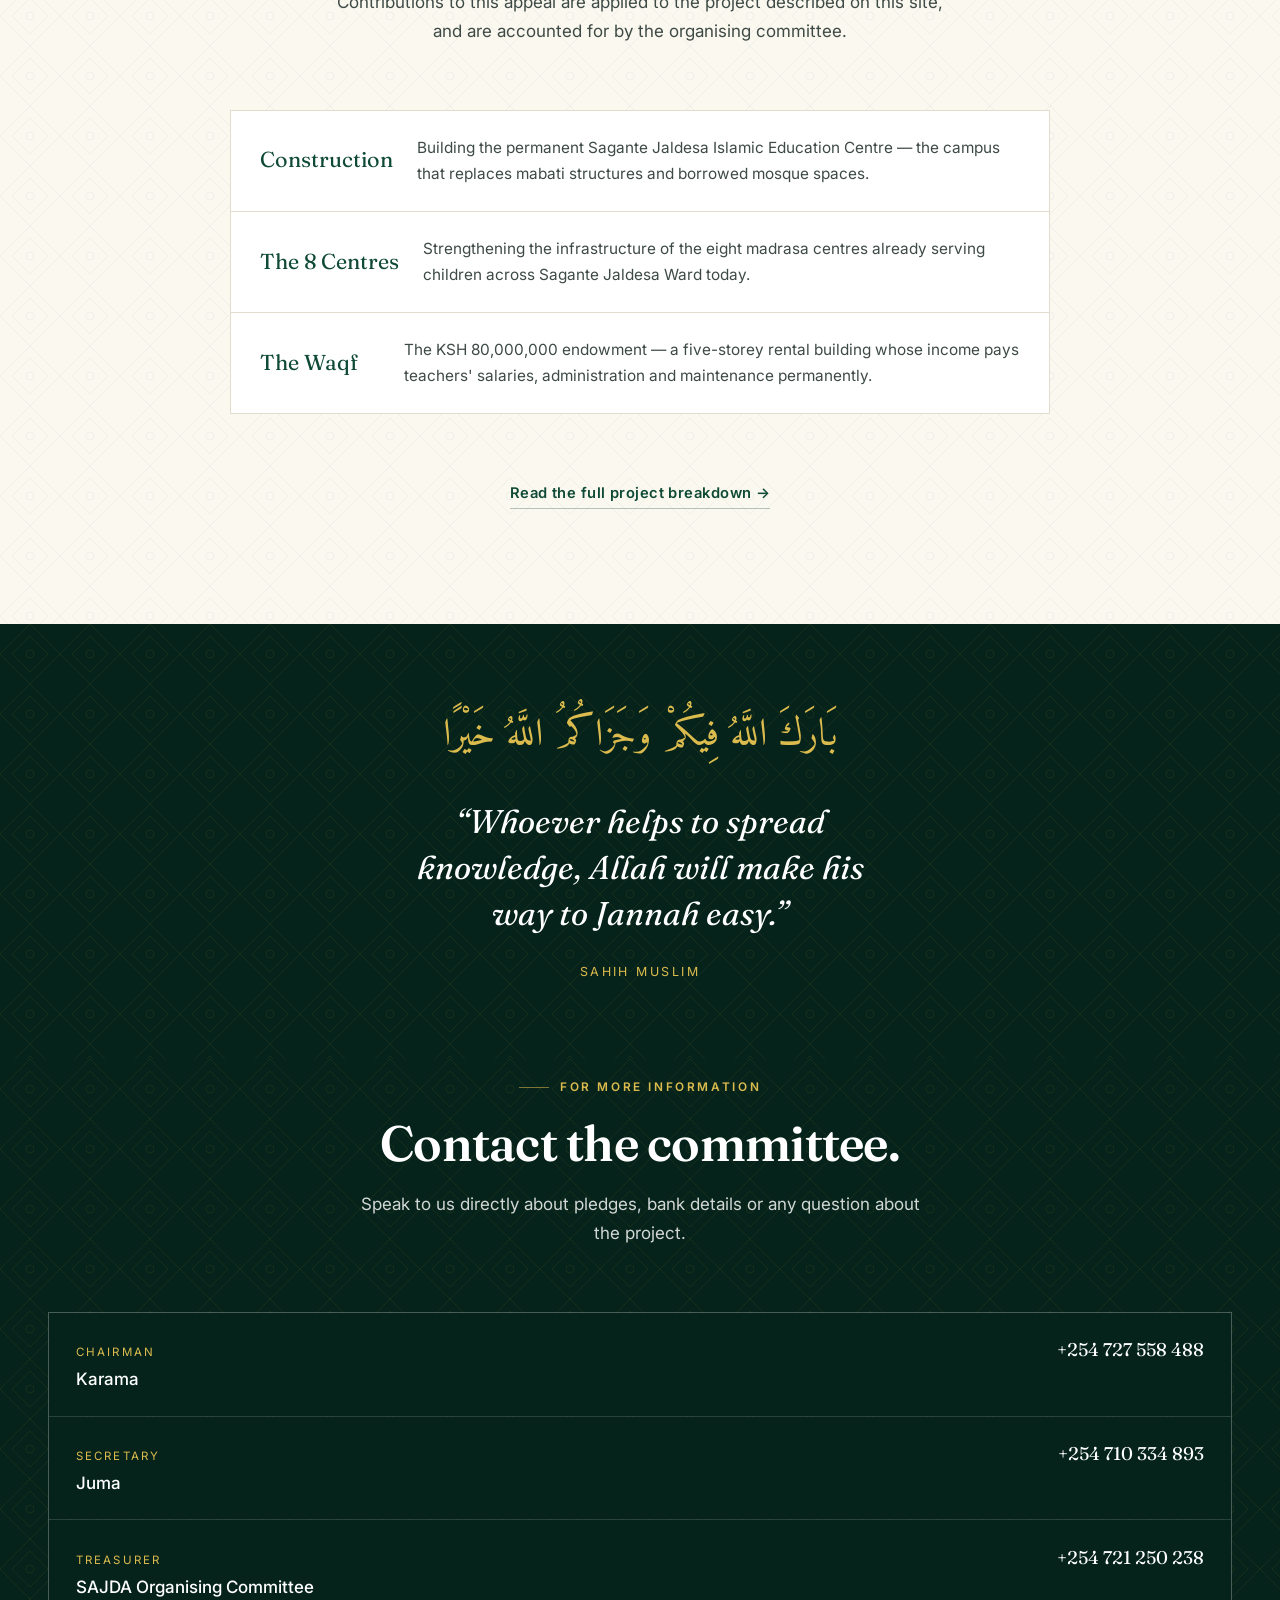
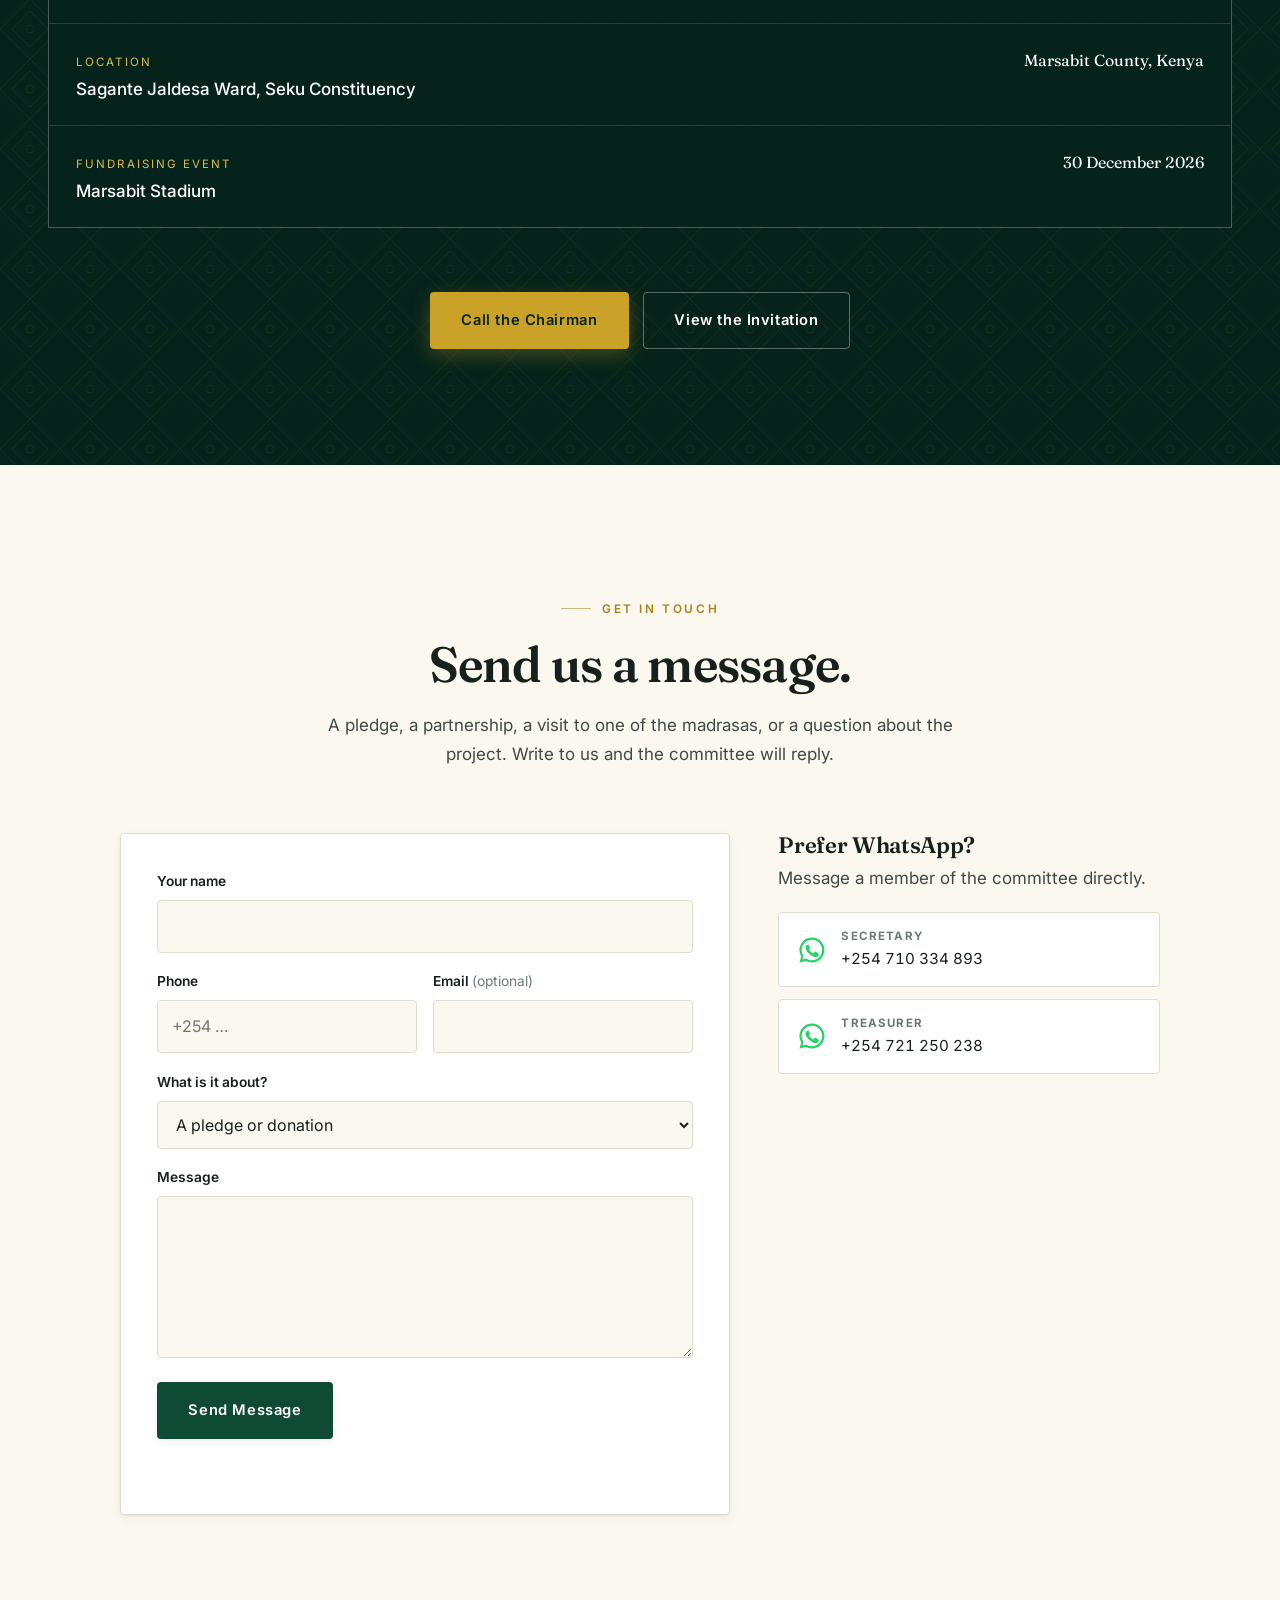
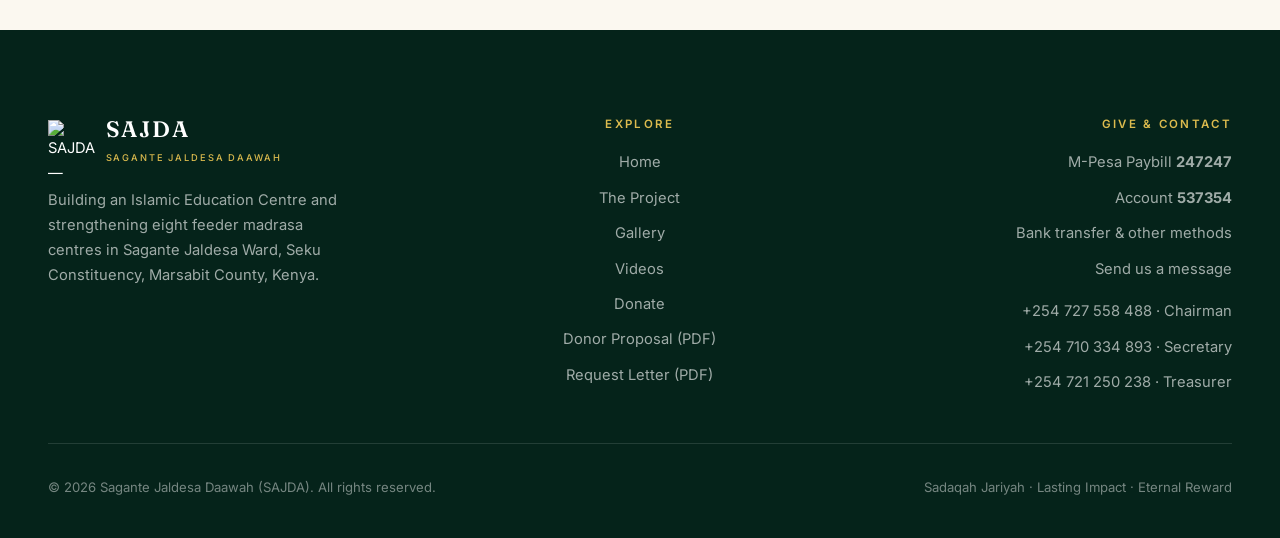
==== commit 8eca2d04: "Remove the test WhatsApp number from the contact section Co-Authored-By: Claude Opus 5.5 <noreply@an" ====
--- a/donate.html
+++ b/donate.html
@@ -361,11 +361,6 @@
             <svg viewBox="0 0 24 24" fill="currentColor" aria-hidden="true"><path d="M12 2a10 10 0 0 0-8.6 15.1L2 22l5-1.3A10 10 0 1 0 12 2zm0 18.2c-1.5 0-3-.4-4.3-1.2l-.3-.2-3 .8.8-2.9-.2-.3A8.2 8.2 0 1 1 12 20.2zm4.5-6.1c-.2-.1-1.5-.7-1.7-.8-.2-.1-.4-.1-.6.1l-.8 1c-.1.2-.3.2-.5.1a6.7 6.7 0 0 1-3.3-2.9c-.2-.4.2-.4.7-1.3.1-.2 0-.3 0-.4l-.8-1.8c-.2-.5-.4-.4-.6-.4h-.5a1 1 0 0 0-.7.3 3 3 0 0 0-.9 2.2 5.2 5.2 0 0 0 1.1 2.7 11.8 11.8 0 0 0 4.5 4c1.7.7 2.3.8 3.1.7.5-.1 1.5-.6 1.7-1.2.2-.6.2-1.1.1-1.2l-.4-.2z"/></svg>
             <span><strong>Treasurer</strong>+254 721 250 238</span>
           </a>
-          <a class="wa-btn" href="https://wa.me/254792852100?text=Assalamu%20alaikum%2C%20I%20am%20contacting%20SAJDA%20from%20the%20website."
-             target="_blank" rel="noopener">
-            <svg viewBox="0 0 24 24" fill="currentColor" aria-hidden="true"><path d="M12 2a10 10 0 0 0-8.6 15.1L2 22l5-1.3A10 10 0 1 0 12 2zm0 18.2c-1.5 0-3-.4-4.3-1.2l-.3-.2-3 .8.8-2.9-.2-.3A8.2 8.2 0 1 1 12 20.2zm4.5-6.1c-.2-.1-1.5-.7-1.7-.8-.2-.1-.4-.1-.6.1l-.8 1c-.1.2-.3.2-.5.1a6.7 6.7 0 0 1-3.3-2.9c-.2-.4.2-.4.7-1.3.1-.2 0-.3 0-.4l-.8-1.8c-.2-.5-.4-.4-.6-.4h-.5a1 1 0 0 0-.7.3 3 3 0 0 0-.9 2.2 5.2 5.2 0 0 0 1.1 2.7 11.8 11.8 0 0 0 4.5 4c1.7.7 2.3.8 3.1.7.5-.1 1.5-.6 1.7-1.2.2-.6.2-1.1.1-1.2l-.4-.2z"/></svg>
-            <span><strong>SAJDA</strong>+254 792 852 100</span>
-          </a>
         </aside>
       </div>
     </div>
